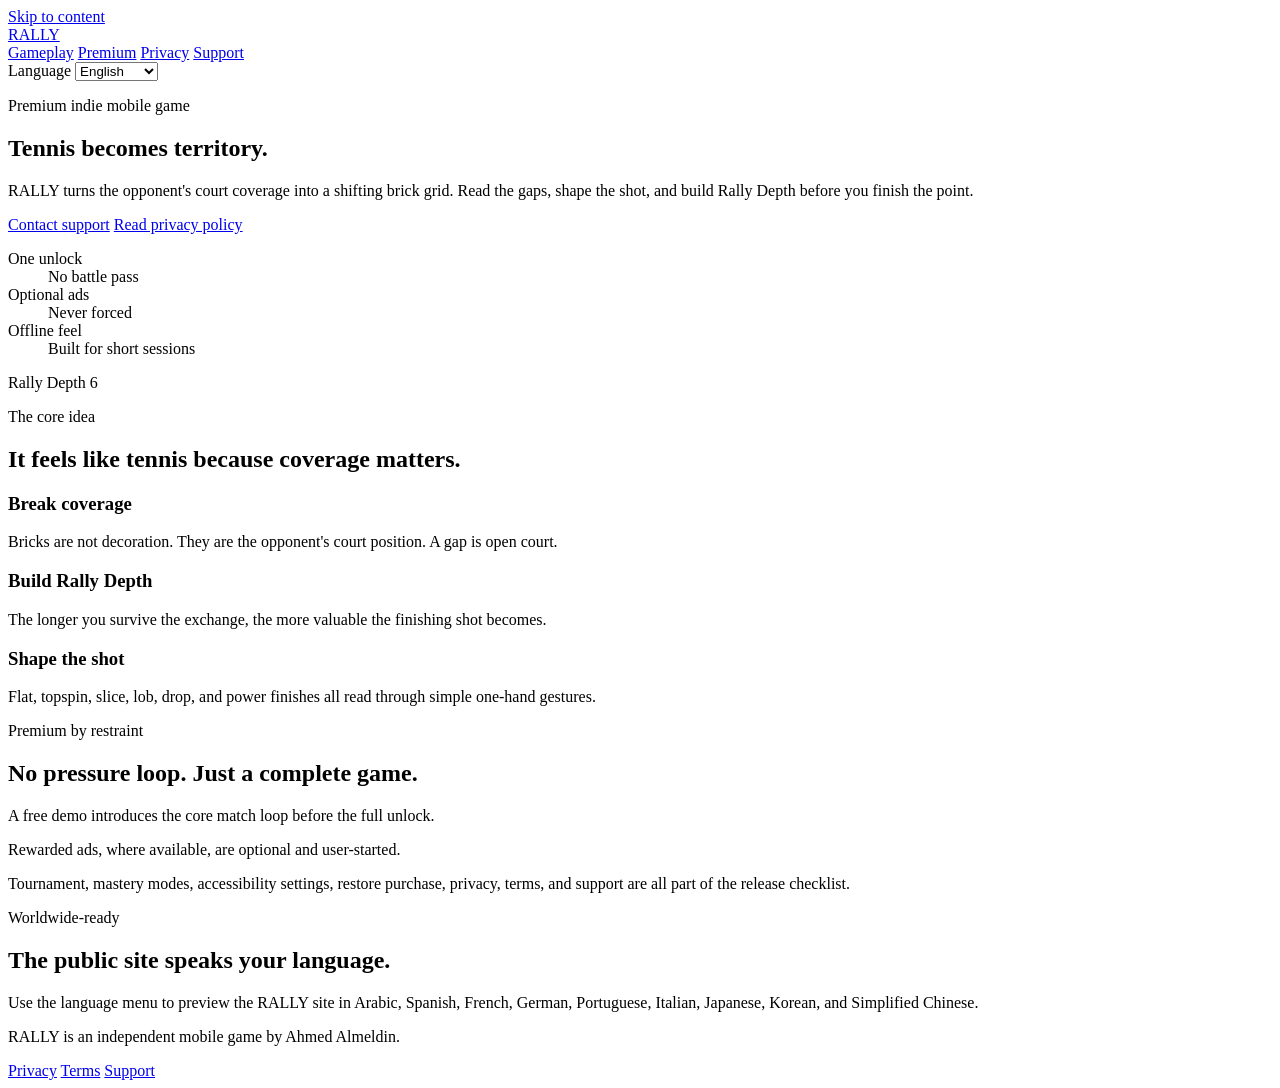
==== index.html @ 0d3f1cc9 "Create index.html" ====
<!doctype html>
<html lang="en">
<head>
  <meta charset="utf-8">
  <meta name="viewport" content="width=device-width, initial-scale=1">
  <meta name="theme-color" content="#101820">
  <meta name="description" content="RALLY is a premium indie mobile game where tennis is played through brick-breaker mechanics.">
  <meta property="og:title" content="RALLY">
  <meta property="og:description" content="Tennis becomes territory in a premium indie mobile game.">
  <meta property="og:type" content="website">
  <title>RALLY - Tennis Becomes Territory</title>
  <link rel="stylesheet" href="./styles.css">
</head>
<body>
  <a class="skip-link" href="#main" data-i18n="common.skip">Skip to content</a>
  <header class="site-header">
    <a class="brand" href="./" aria-label="RALLY home">
      <span class="brand-mark" aria-hidden="true"><span></span></span>
      <span>RALLY</span>
    </a>
    <nav class="site-nav" aria-label="Primary">
      <a href="#gameplay" data-i18n="common.gameplay">Gameplay</a>
      <a href="#premium" data-i18n="common.premium">Premium</a>
      <a href="./privacy/" data-i18n="common.privacy">Privacy</a>
      <a href="./support/" data-i18n="common.support">Support</a>
    </nav>
    <label class="language-control">
      <span data-i18n="common.language">Language</span>
      <select data-language-select aria-label="Language">
        <option value="en">English</option>
        <option value="ar">العربية</option>
        <option value="es">Español</option>
        <option value="fr">Français</option>
        <option value="de">Deutsch</option>
        <option value="pt">Português</option>
        <option value="it">Italiano</option>
        <option value="ja">日本語</option>
        <option value="ko">한국어</option>
        <option value="zh">简体中文</option>
      </select>
    </label>
  </header>

  <main id="main">
    <section class="hero">
      <div class="hero-copy">
        <p class="eyebrow" data-i18n="home.eyebrow">Premium indie mobile game</p>
        <h1 data-i18n="home.heroTitle">Tennis becomes territory.</h1>
        <p class="lede" data-i18n="home.heroText">RALLY turns the opponent's court coverage into a shifting brick grid. Read the gaps, shape the shot, and build Rally Depth before you finish the point.</p>
        <div class="hero-actions" aria-label="Primary actions">
          <a class="button primary" href="./support/" data-i18n="home.notify">Contact support</a>
          <a class="button secondary" href="./privacy/" data-i18n="home.privacyCta">Read privacy policy</a>
        </div>
        <dl class="trust-strip" aria-label="Game promises">
          <div><dt data-i18n="home.promiseOneTitle">One unlock</dt><dd data-i18n="home.promiseOneText">No battle pass</dd></div>
          <div><dt data-i18n="home.promiseTwoTitle">Optional ads</dt><dd data-i18n="home.promiseTwoText">Never forced</dd></div>
          <div><dt data-i18n="home.promiseThreeTitle">Offline feel</dt><dd data-i18n="home.promiseThreeText">Built for short sessions</dd></div>
        </dl>
      </div>

      <div class="game-visual" aria-label="Stylized RALLY gameplay visual">
        <div class="phone-shell">
          <div class="court-stage">
            <div class="score-dots" aria-hidden="true"><span></span><span></span><span></span><span></span><span></span></div>
            <div class="court-lines" aria-hidden="true"></div>
            <div class="net" aria-hidden="true"></div>
            <div class="brick-grid" aria-hidden="true">
              <span></span><span></span><span></span><span></span><span></span><span></span>
              <span></span><span></span><span></span><span></span><span></span><span></span>
              <span></span><span></span><span></span><span></span><span></span><span></span>
              <span></span><span></span><span></span><span></span><span></span><span></span>
            </div>
            <div class="gap-label" data-i18n="home.depth">Rally Depth 6</div>
            <div class="ball-trail" aria-hidden="true"></div>
            <div class="ball" aria-hidden="true"></div>
            <div class="paddle" aria-hidden="true"></div>
          </div>
        </div>
      </div>
    </section>

    <section id="gameplay" class="section-block">
      <div class="section-heading">
        <p class="eyebrow" data-i18n="home.systemEyebrow">The core idea</p>
        <h2 data-i18n="home.systemTitle">It feels like tennis because coverage matters.</h2>
      </div>
      <div class="feature-grid">
        <article>
          <span class="feature-icon coverage" aria-hidden="true"></span>
          <h3 data-i18n="home.featureOneTitle">Break coverage</h3>
          <p data-i18n="home.featureOneText">Bricks are not decoration. They are the opponent's court position. A gap is open court.</p>
        </article>
        <article>
          <span class="feature-icon depth" aria-hidden="true"></span>
          <h3 data-i18n="home.featureTwoTitle">Build Rally Depth</h3>
          <p data-i18n="home.featureTwoText">The longer you survive the exchange, the more valuable the finishing shot becomes.</p>
        </article>
        <article>
          <span class="feature-icon shot" aria-hidden="true"></span>
          <h3 data-i18n="home.featureThreeTitle">Shape the shot</h3>
          <p data-i18n="home.featureThreeText">Flat, topspin, slice, lob, drop, and power finishes all read through simple one-hand gestures.</p>
        </article>
      </div>
    </section>

    <section id="premium" class="section-block premium-band">
      <div class="section-heading">
        <p class="eyebrow" data-i18n="home.premiumEyebrow">Premium by restraint</p>
        <h2 data-i18n="home.premiumTitle">No pressure loop. Just a complete game.</h2>
      </div>
      <div class="proof-list">
        <p data-i18n="home.proofOne">A free demo introduces the core match loop before the full unlock.</p>
        <p data-i18n="home.proofTwo">Rewarded ads, where available, are optional and user-started.</p>
        <p data-i18n="home.proofThree">Tournament, mastery modes, accessibility settings, restore purchase, privacy, terms, and support are all part of the release checklist.</p>
      </div>
    </section>

    <section class="section-block language-band">
      <div>
        <p class="eyebrow" data-i18n="home.globalEyebrow">Worldwide-ready</p>
        <h2 data-i18n="home.globalTitle">The public site speaks your language.</h2>
      </div>
      <p data-i18n="home.globalText">Use the language menu to preview the RALLY site in Arabic, Spanish, French, German, Portuguese, Italian, Japanese, Korean, and Simplified Chinese.</p>
    </section>
  </main>

  <footer class="site-footer">
    <p data-i18n="common.footer">RALLY is an independent mobile game by Ahmed Almeldin.</p>
    <nav aria-label="Footer">
      <a href="./privacy/" data-i18n="common.privacy">Privacy</a>
      <a href="./terms/" data-i18n="common.terms">Terms</a>
      <a href="./support/" data-i18n="common.support">Support</a>
    </nav>
  </footer>
  <script src="./site.js"></script>
</body>
</html>
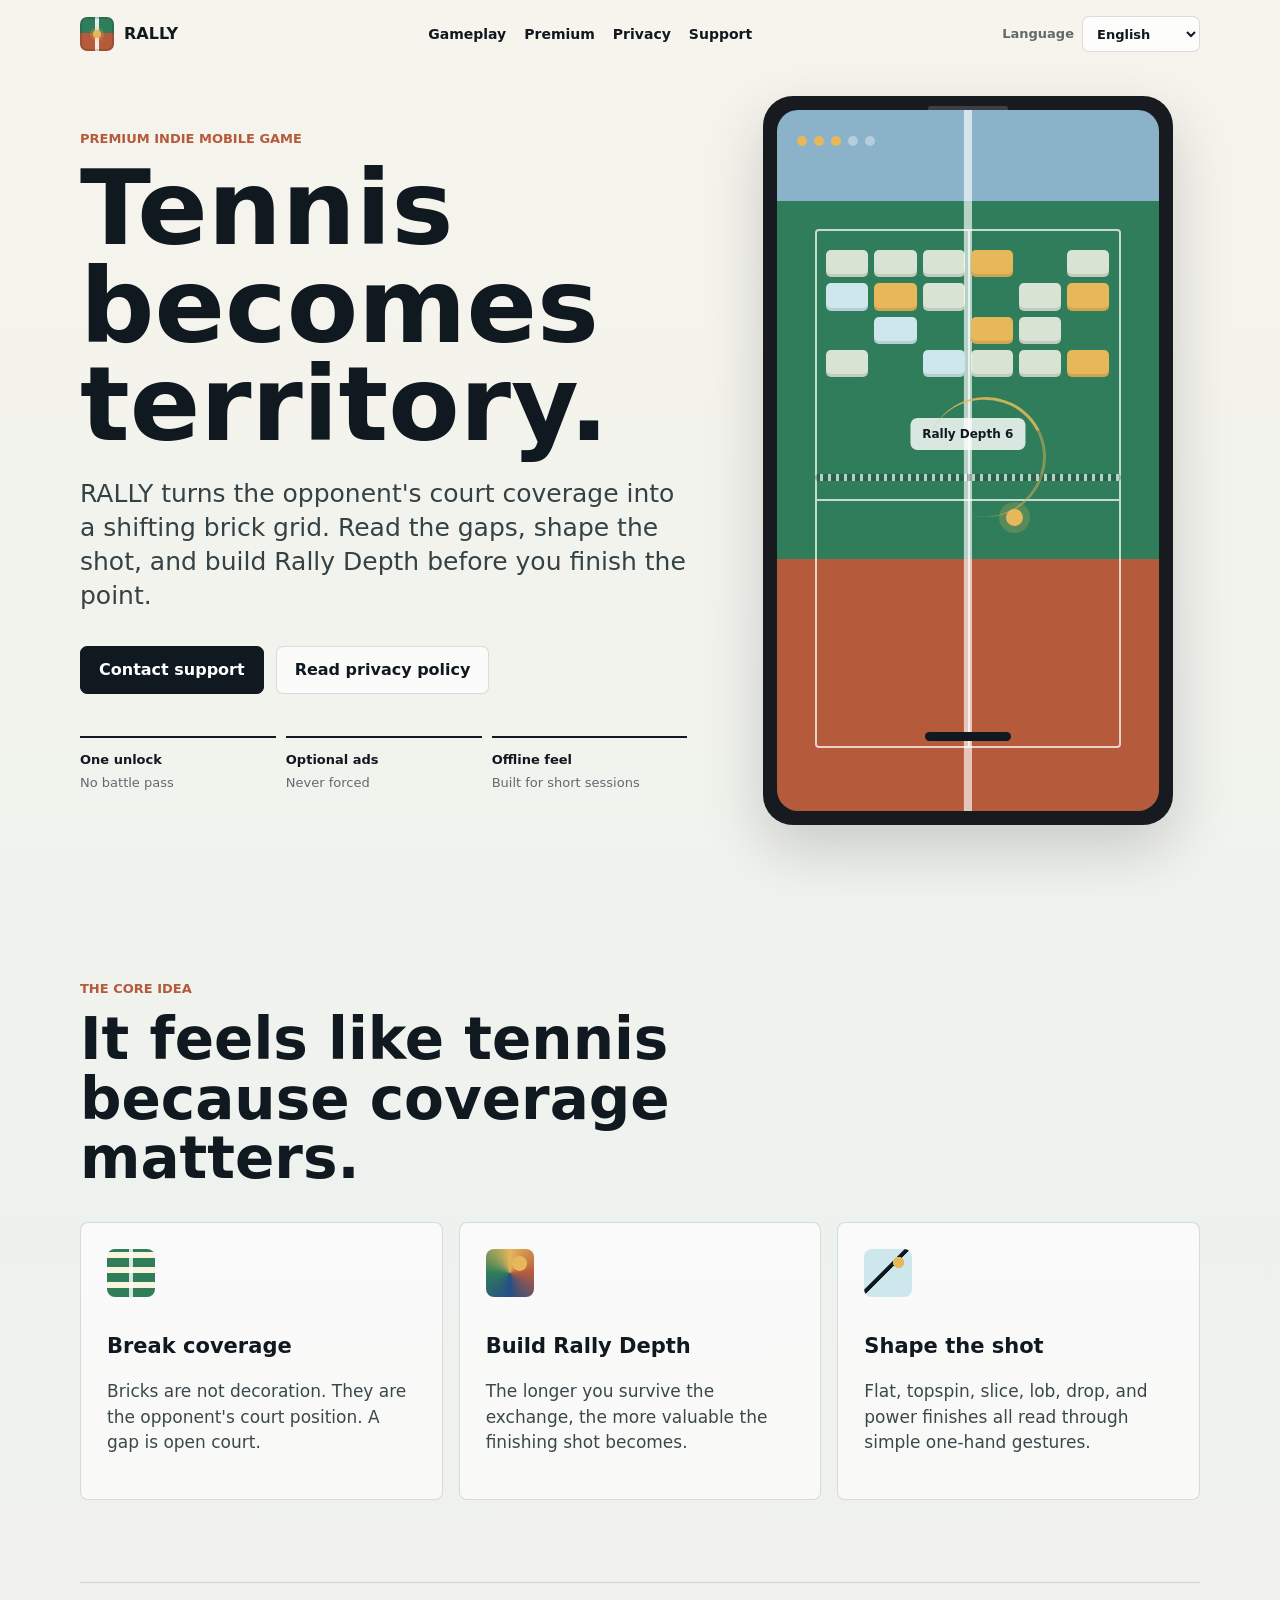
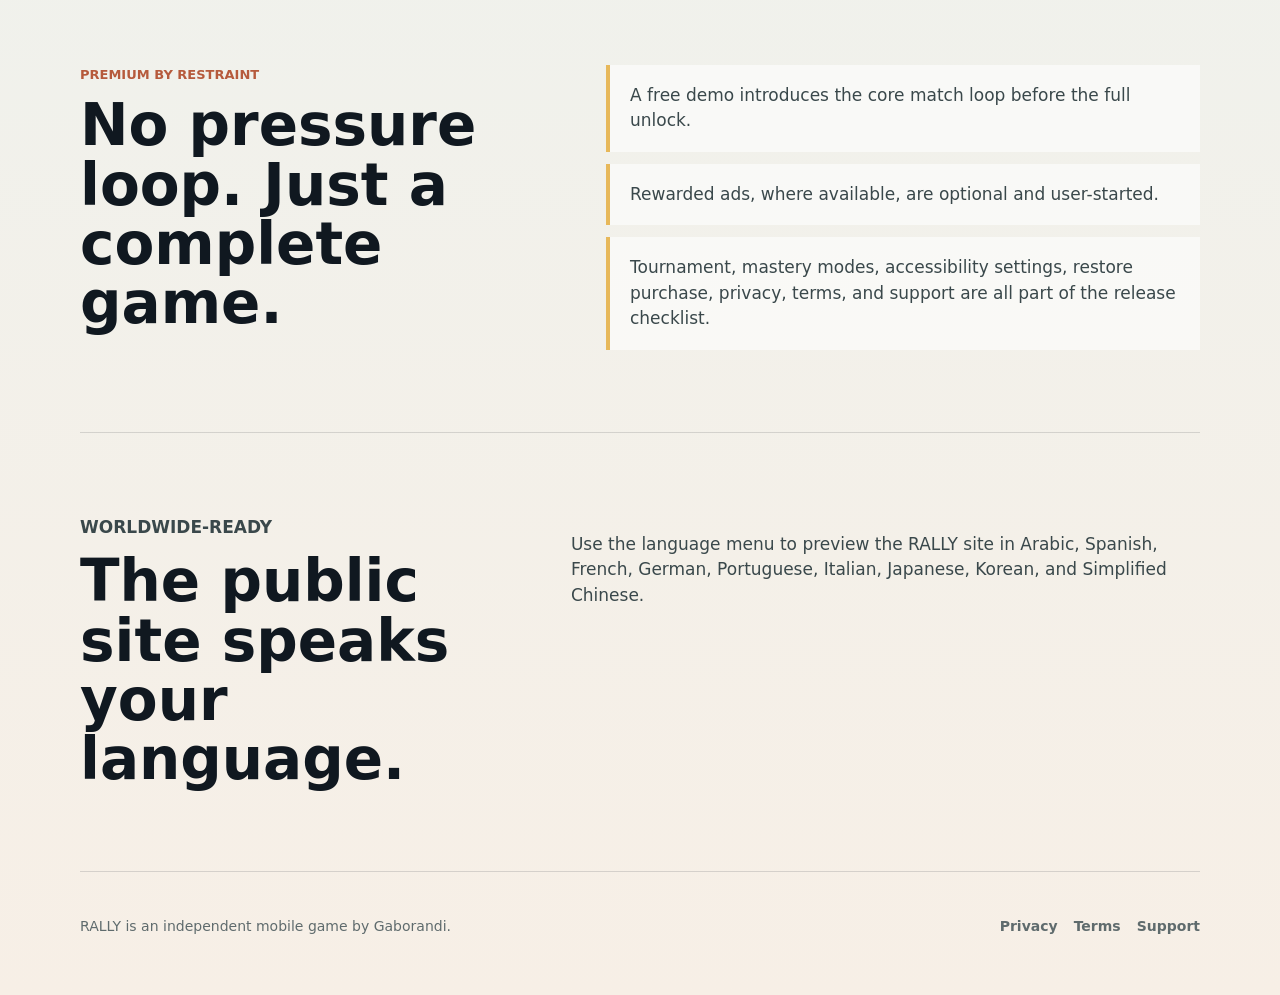
==== commit 0f2a0e7e: "Update index.html" ====
--- a/index.html
+++ b/index.html
@@ -125,7 +125,7 @@
   </main>
 
   <footer class="site-footer">
-    <p data-i18n="common.footer">RALLY is an independent mobile game by Ahmed Almeldin.</p>
+    <p data-i18n="common.footer">RALLY is an independent mobile game by Gaborandi.</p>
     <nav aria-label="Footer">
       <a href="./privacy/" data-i18n="common.privacy">Privacy</a>
       <a href="./terms/" data-i18n="common.terms">Terms</a>
--- a/styles.css
+++ b/styles.css
@@ -0,0 +1,698 @@
+:root {
+  color-scheme: light;
+  --ink: #101820;
+  --paper: #f5f3ec;
+  --paper-soft: #fffaf0;
+  --line: rgba(16, 24, 32, 0.14);
+  --muted: #5f6b6d;
+  --court: #2f7d5a;
+  --court-deep: #145241;
+  --clay: #b65a3c;
+  --gold: #e7b85a;
+  --sky: #cde7ed;
+  --blue: #244e86;
+  --white: #ffffff;
+  --shadow: 0 24px 60px rgba(16, 24, 32, 0.18);
+}
+
+* {
+  box-sizing: border-box;
+}
+
+html {
+  background: var(--paper);
+  scroll-behavior: smooth;
+}
+
+body {
+  margin: 0;
+  color: var(--ink);
+  background:
+    linear-gradient(180deg, #f6f4ec 0%, #eef2ee 48%, #f7efe6 100%);
+  font-family: -apple-system, BlinkMacSystemFont, "Segoe UI", system-ui, sans-serif;
+  line-height: 1.5;
+}
+
+body[dir="rtl"] {
+  font-family: -apple-system, BlinkMacSystemFont, "Segoe UI", Tahoma, Arial, sans-serif;
+}
+
+a {
+  color: inherit;
+}
+
+.skip-link {
+  position: absolute;
+  left: 18px;
+  top: -48px;
+  z-index: 20;
+  padding: 10px 14px;
+  border-radius: 6px;
+  background: var(--ink);
+  color: var(--white);
+  text-decoration: none;
+}
+
+.skip-link:focus {
+  top: 18px;
+}
+
+.site-header,
+.site-footer {
+  width: min(1120px, calc(100% - 32px));
+  margin: 0 auto;
+  display: flex;
+  align-items: center;
+  justify-content: space-between;
+  gap: 20px;
+}
+
+.site-header {
+  position: sticky;
+  top: 0;
+  z-index: 10;
+  padding: 16px 0;
+  backdrop-filter: blur(18px);
+}
+
+.site-header.compact {
+  position: static;
+}
+
+.brand {
+  display: inline-flex;
+  align-items: center;
+  gap: 10px;
+  font-weight: 800;
+  letter-spacing: 0;
+  text-decoration: none;
+}
+
+.brand-mark {
+  width: 34px;
+  height: 34px;
+  border-radius: 7px;
+  display: grid;
+  place-items: center;
+  background:
+    linear-gradient(90deg, transparent 45%, rgba(255, 255, 255, 0.86) 45% 55%, transparent 55%),
+    linear-gradient(180deg, var(--court) 0 48%, var(--clay) 48% 100%);
+  box-shadow: inset 0 0 0 2px rgba(16, 24, 32, 0.16);
+}
+
+.brand-mark span {
+  width: 8px;
+  height: 8px;
+  border-radius: 50%;
+  background: var(--gold);
+  box-shadow: 0 0 0 3px rgba(231, 184, 90, 0.22);
+}
+
+.site-nav {
+  display: flex;
+  align-items: center;
+  justify-content: center;
+  gap: 18px;
+  font-size: 14px;
+  font-weight: 650;
+}
+
+.site-nav a,
+.site-footer a {
+  text-decoration: none;
+}
+
+.site-nav a:hover,
+.site-footer a:hover {
+  text-decoration: underline;
+  text-underline-offset: 4px;
+}
+
+.language-control {
+  display: inline-flex;
+  align-items: center;
+  gap: 8px;
+  color: var(--muted);
+  font-size: 13px;
+  font-weight: 650;
+}
+
+.language-control select {
+  max-width: 150px;
+  min-height: 36px;
+  border: 1px solid var(--line);
+  border-radius: 7px;
+  padding: 0 10px;
+  color: var(--ink);
+  background: rgba(255, 255, 255, 0.78);
+  font: inherit;
+}
+
+.hero {
+  width: min(1120px, calc(100% - 32px));
+  min-height: calc(100vh - 74px);
+  margin: 0 auto;
+  display: grid;
+  grid-template-columns: minmax(0, 1.02fr) minmax(320px, 0.78fr);
+  align-items: center;
+  gap: 48px;
+  padding: 28px 0 72px;
+}
+
+.hero-copy {
+  max-width: 660px;
+}
+
+.eyebrow {
+  margin: 0 0 12px;
+  color: var(--clay);
+  font-size: 13px;
+  font-weight: 800;
+  letter-spacing: 0;
+  text-transform: uppercase;
+}
+
+h1,
+h2,
+h3,
+p {
+  overflow-wrap: anywhere;
+}
+
+h1 {
+  max-width: 10ch;
+  margin: 0;
+  font-size: clamp(48px, 9vw, 104px);
+  line-height: 0.94;
+  letter-spacing: 0;
+}
+
+.lede {
+  max-width: 620px;
+  margin: 24px 0 0;
+  color: #344245;
+  font-size: clamp(19px, 2.2vw, 25px);
+  line-height: 1.35;
+}
+
+.hero-actions {
+  display: flex;
+  flex-wrap: wrap;
+  gap: 12px;
+  margin-top: 34px;
+}
+
+.button {
+  min-height: 48px;
+  display: inline-flex;
+  align-items: center;
+  justify-content: center;
+  border: 1px solid var(--line);
+  border-radius: 7px;
+  padding: 0 18px;
+  font-weight: 800;
+  text-decoration: none;
+}
+
+.button.primary {
+  background: var(--ink);
+  color: var(--white);
+  border-color: var(--ink);
+}
+
+.button.secondary {
+  background: rgba(255, 255, 255, 0.68);
+}
+
+.trust-strip {
+  display: grid;
+  grid-template-columns: repeat(3, minmax(0, 1fr));
+  gap: 10px;
+  margin: 42px 0 0;
+}
+
+.trust-strip div {
+  border-top: 2px solid var(--ink);
+  padding-top: 12px;
+}
+
+.trust-strip dt {
+  font-size: 13px;
+  font-weight: 850;
+}
+
+.trust-strip dd {
+  margin: 3px 0 0;
+  color: var(--muted);
+  font-size: 13px;
+}
+
+.game-visual {
+  justify-self: center;
+  width: min(100%, 410px);
+}
+
+.phone-shell {
+  position: relative;
+  aspect-ratio: 9 / 16;
+  border-radius: 30px;
+  padding: 14px;
+  background: #171b20;
+  box-shadow: var(--shadow);
+}
+
+.phone-shell::before {
+  content: "";
+  position: absolute;
+  left: 50%;
+  top: 10px;
+  width: 80px;
+  height: 5px;
+  border-radius: 99px;
+  transform: translateX(-50%);
+  background: rgba(255, 255, 255, 0.16);
+}
+
+.court-stage {
+  position: relative;
+  height: 100%;
+  overflow: hidden;
+  border-radius: 21px;
+  background:
+    linear-gradient(90deg, transparent 48.8%, rgba(255,255,255,0.65) 49% 51%, transparent 51%),
+    linear-gradient(180deg, #8ab2c8 0 13%, var(--court) 13% 64%, var(--clay) 64% 100%);
+}
+
+.court-lines {
+  position: absolute;
+  inset: 17% 10% 9%;
+  border: 2px solid rgba(255, 255, 255, 0.72);
+  border-radius: 4px;
+}
+
+.court-lines::before,
+.court-lines::after {
+  content: "";
+  position: absolute;
+  background: rgba(255, 255, 255, 0.72);
+}
+
+.court-lines::before {
+  left: 50%;
+  top: 0;
+  bottom: 0;
+  width: 2px;
+}
+
+.court-lines::after {
+  left: 0;
+  right: 0;
+  top: 52%;
+  height: 2px;
+}
+
+.net {
+  position: absolute;
+  left: 10%;
+  right: 10%;
+  top: 52%;
+  height: 7px;
+  border-radius: 99px;
+  background:
+    repeating-linear-gradient(90deg, rgba(16,24,32,0.25) 0 5px, rgba(255,255,255,0.65) 5px 8px);
+}
+
+.score-dots {
+  position: absolute;
+  left: 20px;
+  top: 26px;
+  display: flex;
+  gap: 7px;
+}
+
+.score-dots span {
+  width: 10px;
+  height: 10px;
+  border-radius: 50%;
+  background: rgba(255, 255, 255, 0.36);
+}
+
+.score-dots span:nth-child(-n+3) {
+  background: var(--gold);
+}
+
+.brick-grid {
+  position: absolute;
+  left: 13%;
+  right: 13%;
+  top: 20%;
+  display: grid;
+  grid-template-columns: repeat(6, 1fr);
+  gap: 6px;
+}
+
+.brick-grid span {
+  aspect-ratio: 1.55 / 1;
+  border-radius: 5px;
+  background: rgba(255, 250, 240, 0.82);
+  box-shadow: inset 0 -3px 0 rgba(16, 24, 32, 0.12);
+}
+
+.brick-grid span:nth-child(5n),
+.brick-grid span:nth-child(13),
+.brick-grid span:nth-child(18) {
+  opacity: 0;
+}
+
+.brick-grid span:nth-child(4n) {
+  background: var(--gold);
+}
+
+.brick-grid span:nth-child(7n) {
+  background: var(--sky);
+}
+
+.gap-label {
+  position: absolute;
+  left: 50%;
+  top: 44%;
+  transform: translateX(-50%);
+  padding: 7px 12px;
+  border-radius: 7px;
+  color: var(--ink);
+  background: rgba(255, 255, 255, 0.82);
+  font-size: 12px;
+  font-weight: 850;
+  white-space: nowrap;
+}
+
+.ball-trail {
+  position: absolute;
+  left: 39%;
+  top: 41%;
+  width: 120px;
+  height: 120px;
+  border-top: 3px solid rgba(231, 184, 90, 0.86);
+  border-right: 3px solid rgba(231, 184, 90, 0.46);
+  border-radius: 50%;
+  transform: rotate(18deg);
+}
+
+.ball {
+  position: absolute;
+  left: 60%;
+  top: 57%;
+  width: 17px;
+  height: 17px;
+  border-radius: 50%;
+  background: var(--gold);
+  box-shadow: 0 0 0 7px rgba(231, 184, 90, 0.22);
+}
+
+.paddle {
+  position: absolute;
+  left: 50%;
+  bottom: 10%;
+  width: 86px;
+  height: 9px;
+  border-radius: 99px;
+  transform: translateX(-50%);
+  background: var(--ink);
+}
+
+.section-block {
+  width: min(1120px, calc(100% - 32px));
+  margin: 0 auto;
+  padding: 82px 0;
+}
+
+.section-heading {
+  max-width: 760px;
+}
+
+h2 {
+  margin: 0;
+  font-size: clamp(32px, 5vw, 58px);
+  line-height: 1.02;
+  letter-spacing: 0;
+}
+
+.feature-grid {
+  display: grid;
+  grid-template-columns: repeat(3, minmax(0, 1fr));
+  gap: 16px;
+  margin-top: 34px;
+}
+
+.feature-grid article {
+  min-height: 250px;
+  padding: 26px;
+  border: 1px solid var(--line);
+  border-radius: 8px;
+  background: rgba(255, 255, 255, 0.62);
+}
+
+.feature-icon {
+  width: 48px;
+  height: 48px;
+  display: block;
+  border-radius: 8px;
+  margin-bottom: 34px;
+}
+
+.feature-icon.coverage {
+  background:
+    linear-gradient(90deg, transparent 45%, rgba(255,255,255,0.8) 45% 55%, transparent 55%),
+    repeating-linear-gradient(0deg, var(--court) 0 9px, #faf4df 9px 15px);
+}
+
+.feature-icon.depth {
+  background:
+    radial-gradient(circle at 70% 30%, var(--gold) 0 15%, transparent 16%),
+    conic-gradient(from 0deg, var(--gold), var(--clay), var(--blue), var(--court), var(--gold));
+}
+
+.feature-icon.shot {
+  background:
+    radial-gradient(circle at 72% 28%, var(--gold) 0 11%, transparent 12%),
+    linear-gradient(135deg, transparent 0 42%, var(--ink) 43% 48%, transparent 49%),
+    var(--sky);
+}
+
+.feature-grid h3 {
+  margin: 0 0 8px;
+  font-size: 21px;
+}
+
+.feature-grid p,
+.proof-list p,
+.language-band p {
+  color: #3a484b;
+  font-size: 17px;
+}
+
+.premium-band {
+  display: grid;
+  grid-template-columns: 0.9fr 1.1fr;
+  gap: 40px;
+  align-items: start;
+  border-top: 1px solid var(--line);
+  border-bottom: 1px solid var(--line);
+}
+
+.proof-list {
+  display: grid;
+  gap: 12px;
+}
+
+.proof-list p {
+  margin: 0;
+  padding: 18px 20px;
+  border-left: 4px solid var(--gold);
+  background: rgba(255, 255, 255, 0.6);
+}
+
+body[dir="rtl"] .proof-list p {
+  border-left: 0;
+  border-right: 4px solid var(--gold);
+}
+
+.language-band {
+  display: grid;
+  grid-template-columns: 0.72fr 1fr;
+  gap: 38px;
+  align-items: start;
+}
+
+.site-footer {
+  padding: 30px 0 44px;
+  border-top: 1px solid var(--line);
+  color: var(--muted);
+  font-size: 14px;
+}
+
+.site-footer nav {
+  display: flex;
+  gap: 16px;
+  font-weight: 700;
+}
+
+.legal-page {
+  background: #f7f3e9;
+}
+
+.legal-shell {
+  width: min(820px, calc(100% - 32px));
+  margin: 0 auto;
+  padding: 60px 0 86px;
+}
+
+.legal-shell h1 {
+  max-width: none;
+  font-size: clamp(42px, 6vw, 72px);
+  line-height: 1;
+}
+
+.legal-date {
+  margin: 18px 0 0;
+  color: var(--muted);
+}
+
+.translation-note {
+  margin: 24px 0 34px;
+  padding: 14px 16px;
+  border: 1px solid var(--line);
+  border-radius: 8px;
+  background: rgba(255, 255, 255, 0.7);
+  color: #435054;
+}
+
+.legal-shell section {
+  padding: 28px 0;
+  border-top: 1px solid var(--line);
+}
+
+.legal-shell h2 {
+  font-size: clamp(24px, 3vw, 34px);
+}
+
+.legal-shell p {
+  color: #354347;
+  font-size: 18px;
+}
+
+.legal-shell a {
+  color: var(--blue);
+  font-weight: 750;
+}
+
+.support-card {
+  display: inline-flex;
+  margin: 26px 0 8px;
+  padding: 18px 22px;
+  border: 1px solid var(--line);
+  border-radius: 8px;
+  background: var(--white);
+  box-shadow: 0 12px 28px rgba(16, 24, 32, 0.08);
+}
+
+.legal-lede {
+  max-width: 640px;
+}
+
+@media (max-width: 860px) {
+  .site-header {
+    flex-wrap: wrap;
+  }
+
+  .site-nav {
+    order: 3;
+    width: 100%;
+    justify-content: flex-start;
+    overflow-x: auto;
+    padding-bottom: 4px;
+  }
+
+  .hero,
+  .premium-band,
+  .language-band {
+    grid-template-columns: 1fr;
+  }
+
+  .hero {
+    gap: 34px;
+    padding-top: 20px;
+  }
+
+  h1 {
+    max-width: 9ch;
+  }
+
+  .game-visual {
+    width: min(100%, 350px);
+  }
+
+  .feature-grid {
+    grid-template-columns: 1fr;
+  }
+}
+
+@media (max-width: 560px) {
+  .site-header,
+  .site-footer,
+  .hero,
+  .section-block,
+  .legal-shell {
+    width: min(100% - 24px, 1120px);
+  }
+
+  .language-control {
+    width: 100%;
+    justify-content: space-between;
+  }
+
+  .language-control select {
+    max-width: 58%;
+  }
+
+  .hero-actions {
+    flex-direction: column;
+  }
+
+  .button {
+    width: 100%;
+  }
+
+  .trust-strip {
+    grid-template-columns: 1fr;
+  }
+
+  .section-block {
+    padding: 58px 0;
+  }
+
+  .site-footer {
+    align-items: flex-start;
+    flex-direction: column;
+  }
+}
+
+@media (prefers-reduced-motion: no-preference) {
+  .ball {
+    animation: ballPulse 2.8s ease-in-out infinite;
+  }
+
+  .ball-trail {
+    animation: trailSweep 2.8s ease-in-out infinite;
+  }
+}
+
+@keyframes ballPulse {
+  0%, 100% { transform: translate(0, 0) scale(1); }
+  50% { transform: translate(-42px, -58px) scale(0.88); }
+}
+
+@keyframes trailSweep {
+  0%, 100% { opacity: 0.55; transform: rotate(18deg) scale(1); }
+  50% { opacity: 0.95; transform: rotate(-8deg) scale(0.9); }
+}
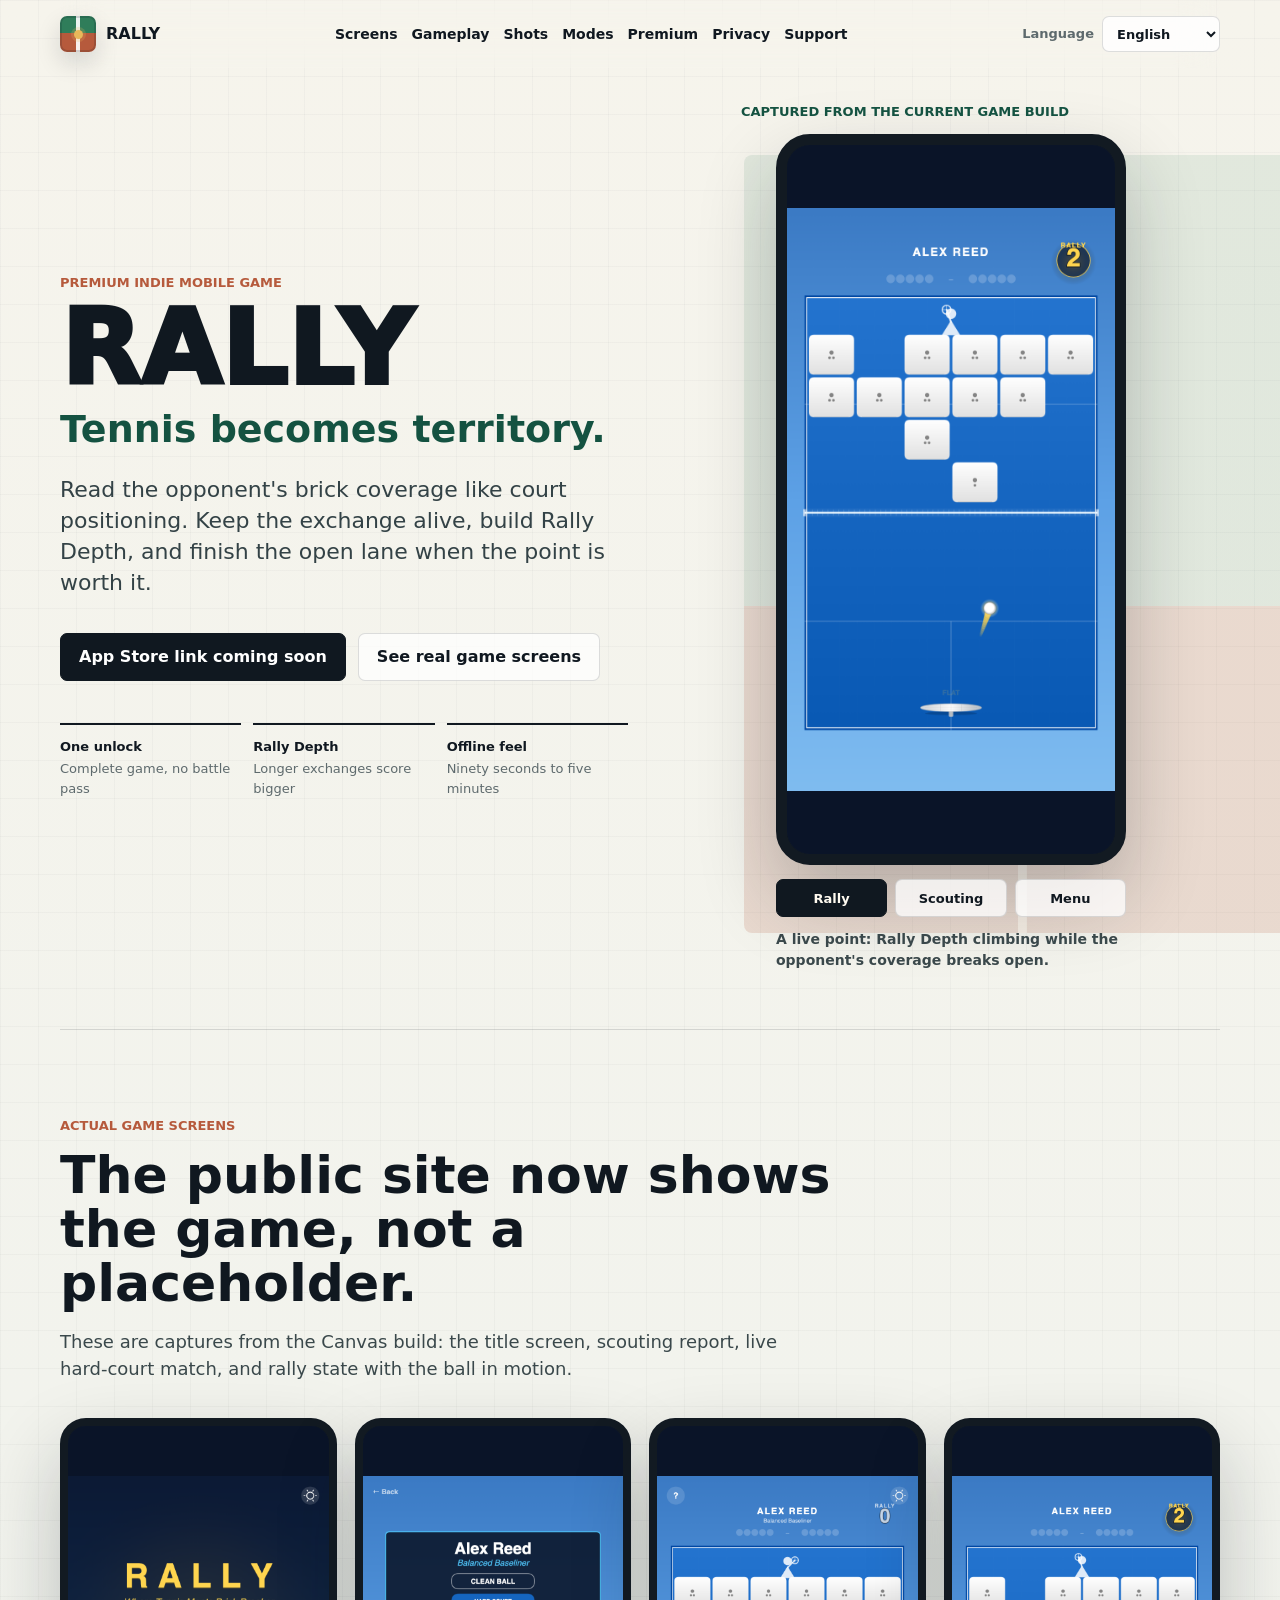
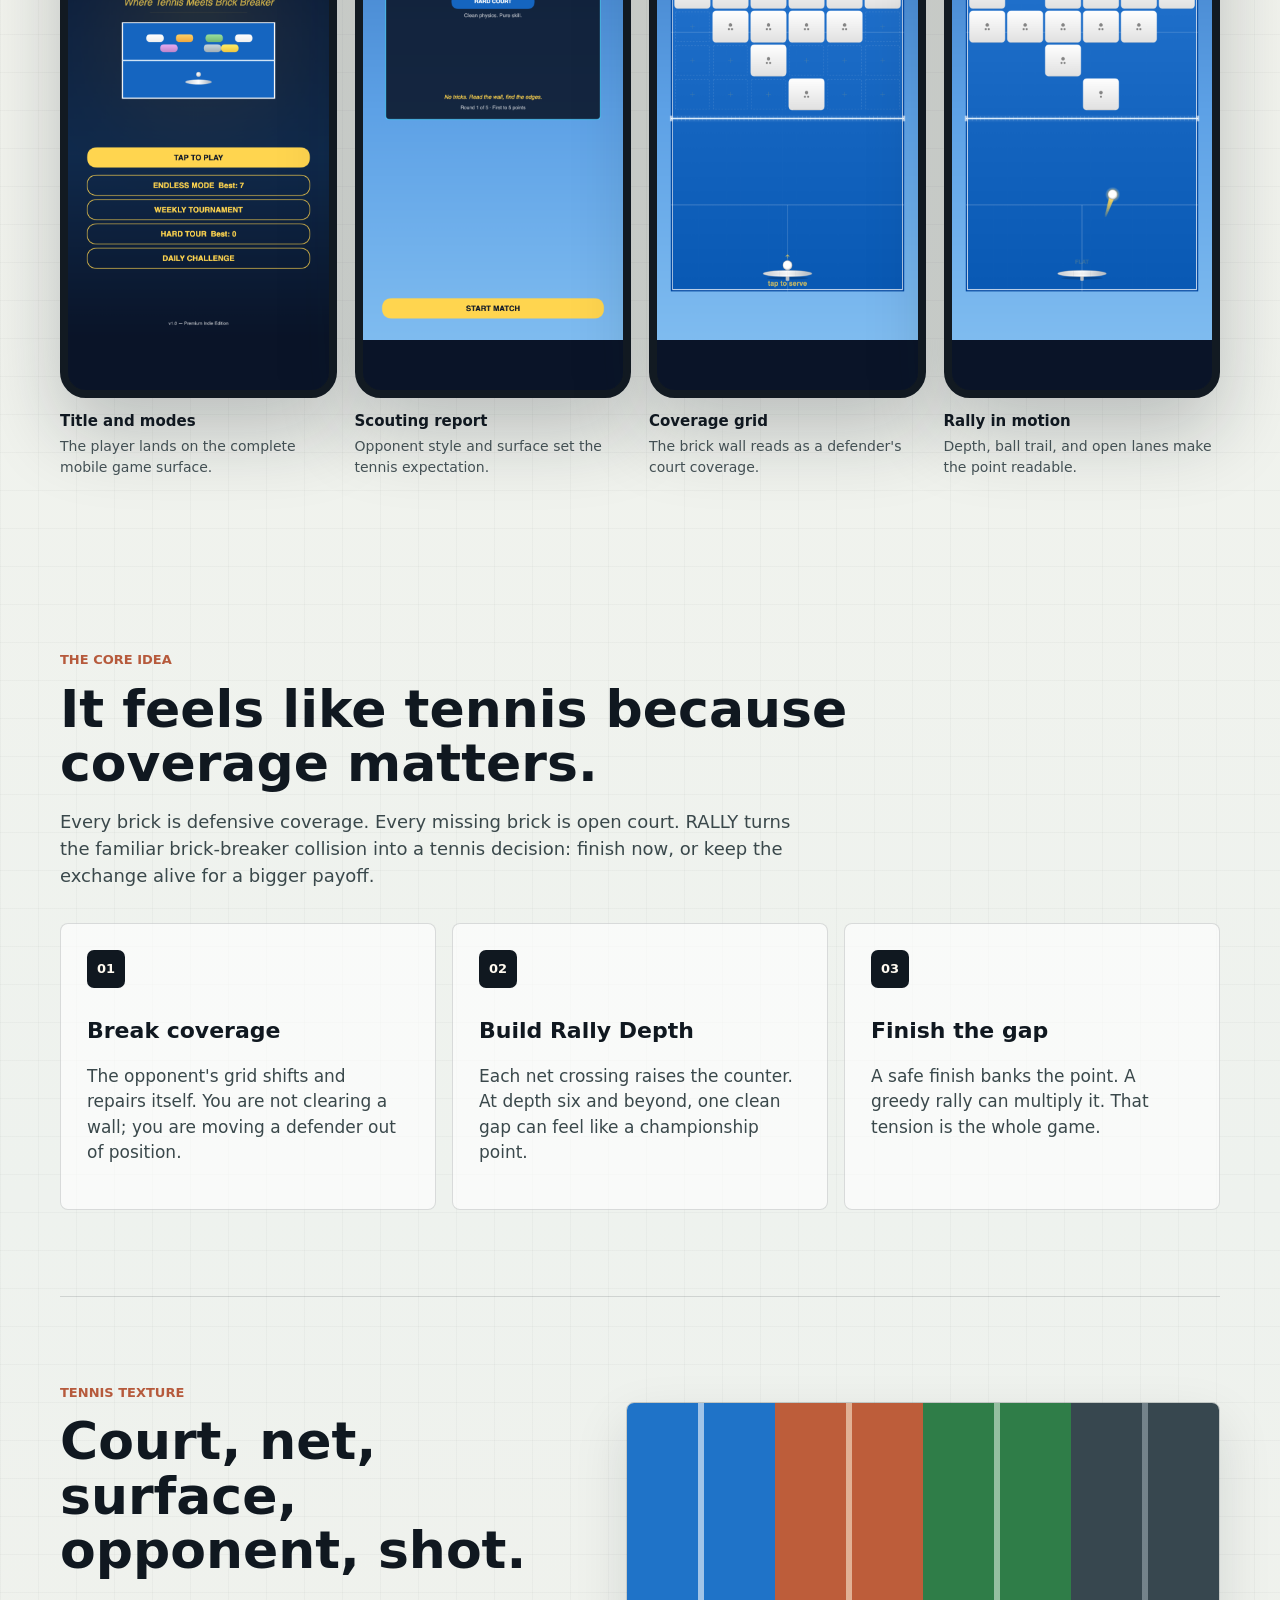
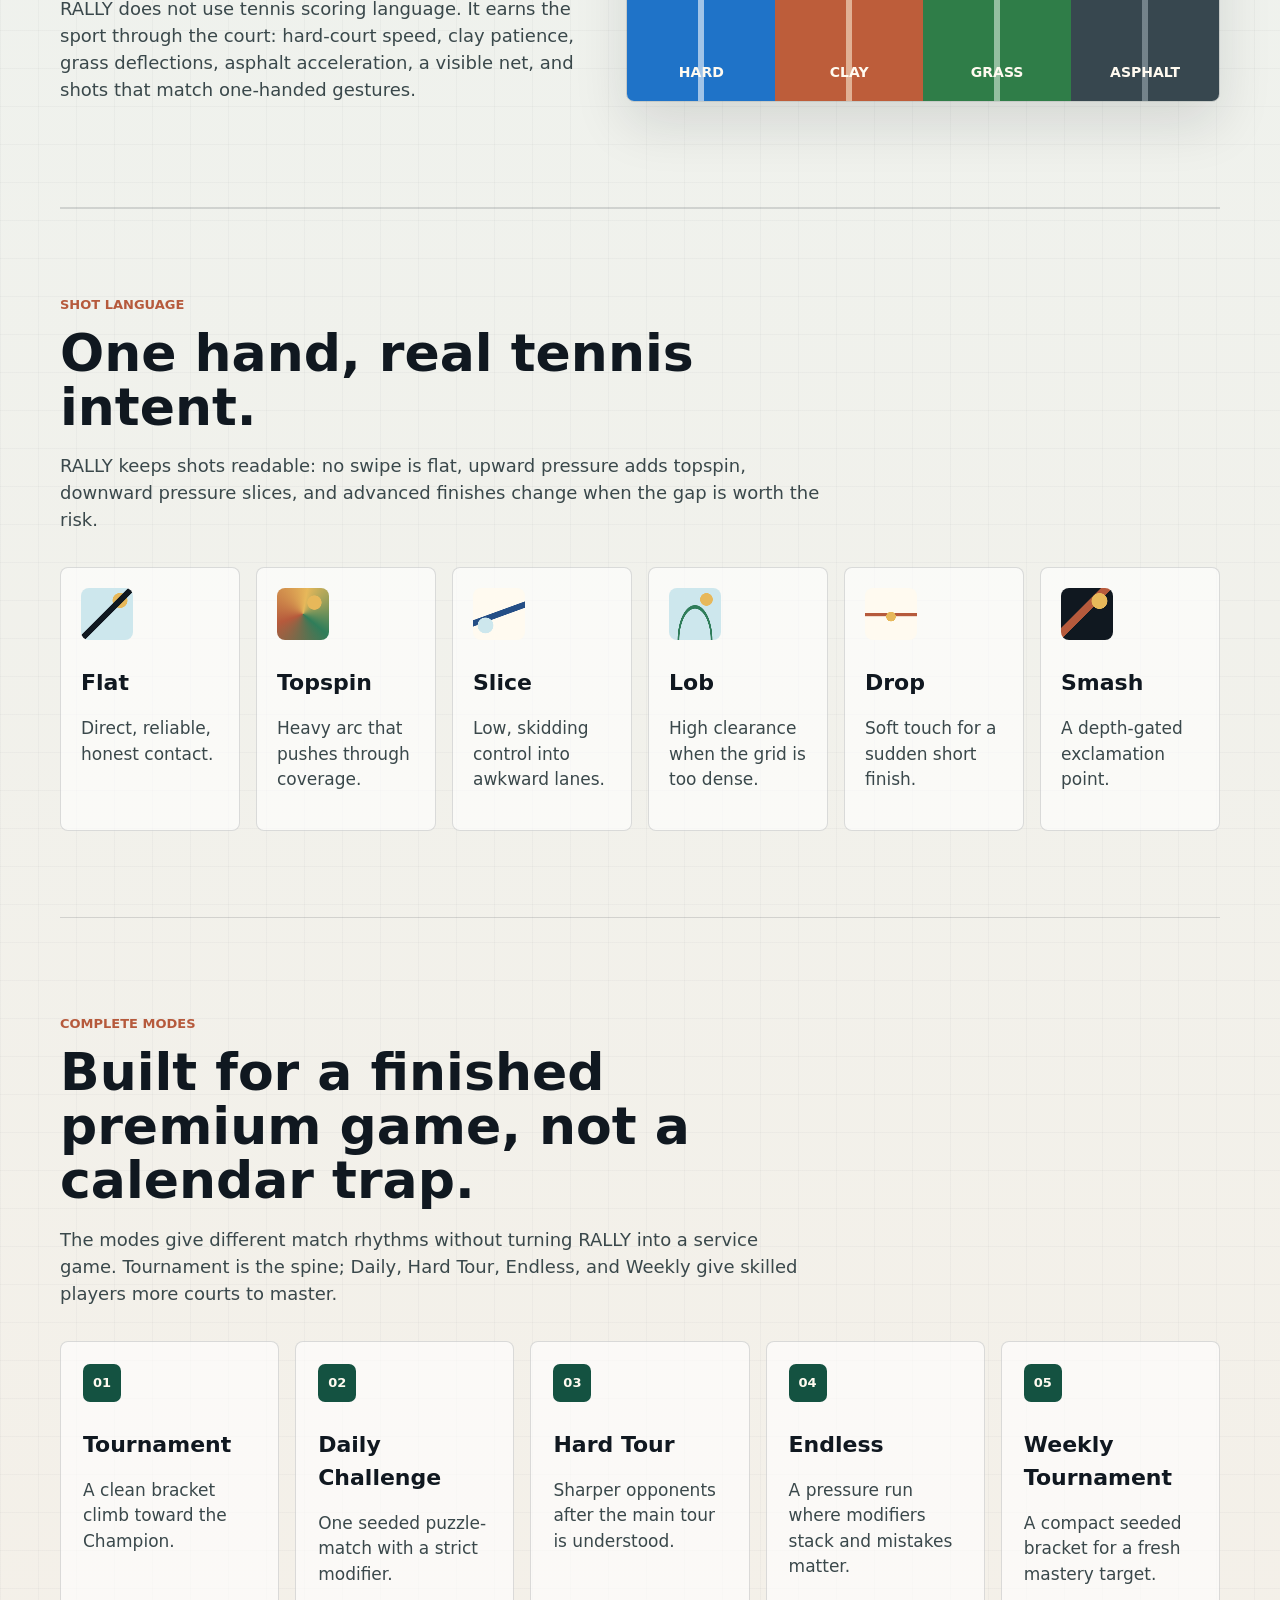
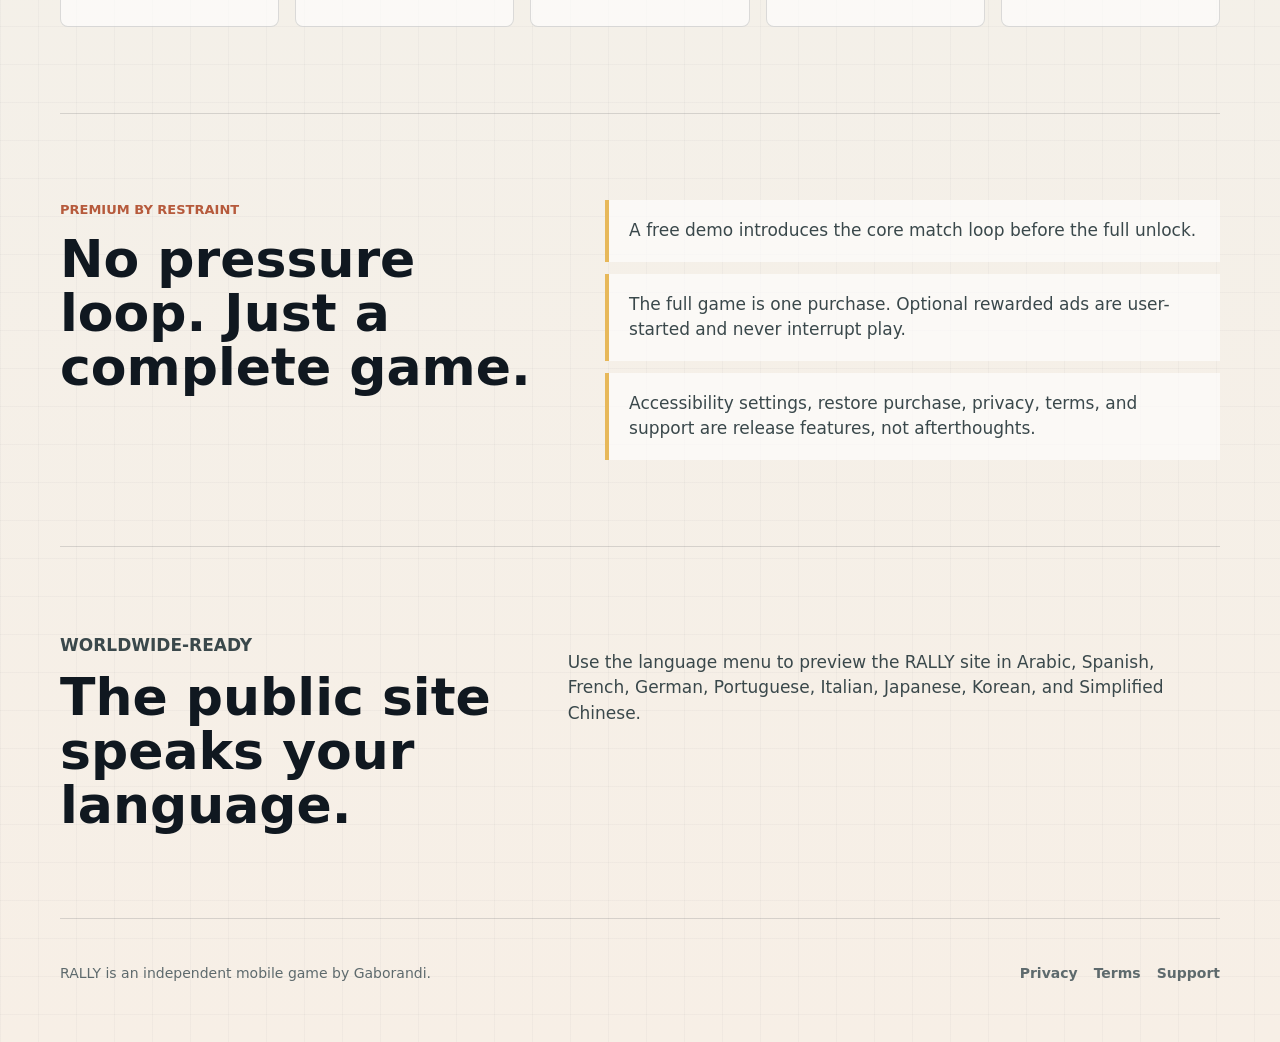
==== commit e83d4eb6: "Update RALLY site with real gameplay screenshots" ====
--- a/index.html
+++ b/index.html
@@ -4,11 +4,19 @@
   <meta charset="utf-8">
   <meta name="viewport" content="width=device-width, initial-scale=1">
   <meta name="theme-color" content="#101820">
-  <meta name="description" content="RALLY is a premium indie mobile game where tennis is played through brick-breaker mechanics.">
+  <meta name="description" content="RALLY is a premium indie mobile game where tennis becomes territory through brick-breaker court coverage, Rally Depth, expressive shots, and complete one-unlock play.">
+  <link rel="canonical" href="https://gaborandi.github.io/rally-site/">
   <meta property="og:title" content="RALLY">
   <meta property="og:description" content="Tennis becomes territory in a premium indie mobile game.">
   <meta property="og:type" content="website">
+  <meta property="og:url" content="https://gaborandi.github.io/rally-site/">
+  <meta property="og:image" content="https://gaborandi.github.io/rally-site/assets/rally-screen-rally.png">
+  <meta name="twitter:card" content="summary_large_image">
+  <meta name="twitter:title" content="RALLY">
+  <meta name="twitter:description" content="Tennis becomes territory in a premium indie mobile game.">
+  <meta name="twitter:image" content="https://gaborandi.github.io/rally-site/assets/rally-screen-rally.png">
   <title>RALLY - Tennis Becomes Territory</title>
+  <link rel="icon" href='data:image/svg+xml,<svg xmlns="http://www.w3.org/2000/svg" viewBox="0 0 64 64"><rect width="64" height="64" rx="12" fill="%23101820"/><path d="M14 10h36v44H14z" fill="%232f7d5a"/><path d="M14 32h36" stroke="%23fffaf0" stroke-width="3"/><circle cx="44" cy="20" r="6" fill="%23e7b85a"/></svg>'>
   <link rel="stylesheet" href="./styles.css">
 </head>
 <body>
@@ -19,7 +27,10 @@
       <span>RALLY</span>
     </a>
     <nav class="site-nav" aria-label="Primary">
+      <a href="#screens" data-i18n="common.screens">Screens</a>
       <a href="#gameplay" data-i18n="common.gameplay">Gameplay</a>
+      <a href="#shots" data-i18n="common.shots">Shots</a>
+      <a href="#modes" data-i18n="common.modes">Modes</a>
       <a href="#premium" data-i18n="common.premium">Premium</a>
       <a href="./privacy/" data-i18n="common.privacy">Privacy</a>
       <a href="./support/" data-i18n="common.support">Support</a>
@@ -42,64 +53,144 @@
   </header>
 
   <main id="main">
-    <section class="hero">
+    <section class="hero hero-with-screens">
       <div class="hero-copy">
         <p class="eyebrow" data-i18n="home.eyebrow">Premium indie mobile game</p>
-        <h1 data-i18n="home.heroTitle">Tennis becomes territory.</h1>
-        <p class="lede" data-i18n="home.heroText">RALLY turns the opponent's court coverage into a shifting brick grid. Read the gaps, shape the shot, and build Rally Depth before you finish the point.</p>
+        <h1>RALLY</h1>
+        <p class="tagline" data-i18n="home.heroTitle">Tennis becomes territory.</p>
+        <p class="lede" data-i18n="home.heroText">Read the opponent's brick coverage like court positioning. Keep the exchange alive, build Rally Depth, and finish the open lane when the point is worth it.</p>
         <div class="hero-actions" aria-label="Primary actions">
-          <a class="button primary" href="./support/" data-i18n="home.notify">Contact support</a>
-          <a class="button secondary" href="./privacy/" data-i18n="home.privacyCta">Read privacy policy</a>
+          <span class="button primary inert" data-i18n="home.storeCta">App Store link coming soon</span>
+          <a class="button secondary" href="#screens" data-i18n="home.screensCta">See real game screens</a>
         </div>
         <dl class="trust-strip" aria-label="Game promises">
-          <div><dt data-i18n="home.promiseOneTitle">One unlock</dt><dd data-i18n="home.promiseOneText">No battle pass</dd></div>
-          <div><dt data-i18n="home.promiseTwoTitle">Optional ads</dt><dd data-i18n="home.promiseTwoText">Never forced</dd></div>
-          <div><dt data-i18n="home.promiseThreeTitle">Offline feel</dt><dd data-i18n="home.promiseThreeText">Built for short sessions</dd></div>
+          <div><dt data-i18n="home.promiseOneTitle">One unlock</dt><dd data-i18n="home.promiseOneText">Complete game, no battle pass</dd></div>
+          <div><dt data-i18n="home.promiseTwoTitle">Rally Depth</dt><dd data-i18n="home.promiseTwoText">Longer exchanges score bigger</dd></div>
+          <div><dt data-i18n="home.promiseThreeTitle">Short sessions</dt><dd data-i18n="home.promiseThreeText">Ninety seconds to five minutes</dd></div>
         </dl>
       </div>
 
-      <div class="game-visual" aria-label="Stylized RALLY gameplay visual">
-        <div class="phone-shell">
-          <div class="court-stage">
-            <div class="score-dots" aria-hidden="true"><span></span><span></span><span></span><span></span><span></span></div>
-            <div class="court-lines" aria-hidden="true"></div>
-            <div class="net" aria-hidden="true"></div>
-            <div class="brick-grid" aria-hidden="true">
-              <span></span><span></span><span></span><span></span><span></span><span></span>
-              <span></span><span></span><span></span><span></span><span></span><span></span>
-              <span></span><span></span><span></span><span></span><span></span><span></span>
-              <span></span><span></span><span></span><span></span><span></span><span></span>
-            </div>
-            <div class="gap-label" data-i18n="home.depth">Rally Depth 6</div>
-            <div class="ball-trail" aria-hidden="true"></div>
-            <div class="ball" aria-hidden="true"></div>
-            <div class="paddle" aria-hidden="true"></div>
-          </div>
+      <div class="hero-media" aria-label="RALLY gameplay screenshots">
+        <p class="media-label" data-i18n="home.realCapture">Captured from the current game build</p>
+        <div class="phone-frame hero-phone">
+          <img
+            data-screen-preview
+            src="./assets/rally-screen-rally.png"
+            alt="RALLY live match screenshot showing hard court, Rally Depth, bricks, ball, and paddle"
+            width="780"
+            height="1688"
+          >
         </div>
-      </div>
-    </section>
-
-    <section id="gameplay" class="section-block">
+        <div class="screen-picker" aria-label="Screenshot selector">
+          <button type="button" class="active" data-screen-choice data-screen-src="./assets/rally-screen-rally.png" data-caption-key="home.captureRally" data-i18n="home.captureRallyTab">Rally</button>
+          <button type="button" data-screen-choice data-screen-src="./assets/rally-screen-scouting.png" data-caption-key="home.captureScouting" data-i18n="home.captureScoutingTab">Scouting</button>
+          <button type="button" data-screen-choice data-screen-src="./assets/rally-screen-title.png" data-caption-key="home.captureMenu" data-i18n="home.captureMenuTab">Menu</button>
+        </div>
+        <p class="screen-caption" data-screen-caption data-i18n="home.captureRally">A live point: Rally Depth climbing while the opponent's coverage breaks open.</p>
+      </div>
+    </section>
+
+    <section id="screens" class="section-block screens-section">
+      <div class="section-heading">
+        <p class="eyebrow" data-i18n="home.screensEyebrow">Actual game screens</p>
+        <h2 data-i18n="home.screensTitle">The public site now shows the game, not a placeholder.</h2>
+        <p class="section-lede" data-i18n="home.screensText">These are captures from the Canvas build: the title screen, scouting report, live hard-court match, and rally state with the ball in motion.</p>
+      </div>
+      <div class="screen-grid">
+        <figure>
+          <div class="phone-frame small-phone">
+            <img src="./assets/rally-screen-title.png" alt="RALLY title screen with mode buttons" width="780" height="1688" loading="lazy" decoding="async">
+          </div>
+          <figcaption><strong data-i18n="home.screenMenuTitle">Title and modes</strong><span data-i18n="home.screenMenuText">The player lands on the complete mobile game surface.</span></figcaption>
+        </figure>
+        <figure>
+          <div class="phone-frame small-phone">
+            <img src="./assets/rally-screen-scouting.png" alt="RALLY scouting report for Alex Reed on hard court" width="780" height="1688" loading="lazy" decoding="async">
+          </div>
+          <figcaption><strong data-i18n="home.screenScoutTitle">Scouting report</strong><span data-i18n="home.screenScoutText">Opponent style and surface set the tennis expectation.</span></figcaption>
+        </figure>
+        <figure>
+          <div class="phone-frame small-phone">
+            <img src="./assets/rally-screen-match.png" alt="RALLY match before serve with bricks as court coverage" width="780" height="1688" loading="lazy" decoding="async">
+          </div>
+          <figcaption><strong data-i18n="home.screenMatchTitle">Coverage grid</strong><span data-i18n="home.screenMatchText">The brick wall reads as a defender's court coverage.</span></figcaption>
+        </figure>
+        <figure>
+          <div class="phone-frame small-phone">
+            <img src="./assets/rally-screen-rally.png" alt="RALLY live rally with ball trail and Rally Depth" width="780" height="1688" loading="lazy" decoding="async">
+          </div>
+          <figcaption><strong data-i18n="home.screenRallyTitle">Rally in motion</strong><span data-i18n="home.screenRallyText">Depth, ball trail, and open lanes make the point readable.</span></figcaption>
+        </figure>
+      </div>
+    </section>
+
+    <section id="gameplay" class="section-block mechanics-section split-section">
       <div class="section-heading">
         <p class="eyebrow" data-i18n="home.systemEyebrow">The core idea</p>
         <h2 data-i18n="home.systemTitle">It feels like tennis because coverage matters.</h2>
-      </div>
-      <div class="feature-grid">
+        <p class="section-lede" data-i18n="home.systemText">Every brick is defensive coverage. Every missing brick is open court. RALLY turns brick-breaker contact into a tennis decision: finish now, or keep the exchange alive for a bigger payoff.</p>
+      </div>
+      <div class="mechanic-grid">
         <article>
-          <span class="feature-icon coverage" aria-hidden="true"></span>
+          <span class="mechanic-number">01</span>
           <h3 data-i18n="home.featureOneTitle">Break coverage</h3>
-          <p data-i18n="home.featureOneText">Bricks are not decoration. They are the opponent's court position. A gap is open court.</p>
+          <p data-i18n="home.featureOneText">The opponent's grid shifts and repairs itself. You are not clearing a wall; you are pulling a defender out of position.</p>
         </article>
         <article>
-          <span class="feature-icon depth" aria-hidden="true"></span>
+          <span class="mechanic-number">02</span>
           <h3 data-i18n="home.featureTwoTitle">Build Rally Depth</h3>
-          <p data-i18n="home.featureTwoText">The longer you survive the exchange, the more valuable the finishing shot becomes.</p>
+          <p data-i18n="home.featureTwoText">Each net crossing raises the counter. At depth six and beyond, one clean gap can feel like a championship point.</p>
         </article>
         <article>
-          <span class="feature-icon shot" aria-hidden="true"></span>
-          <h3 data-i18n="home.featureThreeTitle">Shape the shot</h3>
-          <p data-i18n="home.featureThreeText">Flat, topspin, slice, lob, drop, and power finishes all read through simple one-hand gestures.</p>
+          <span class="mechanic-number">03</span>
+          <h3 data-i18n="home.featureThreeTitle">Finish the gap</h3>
+          <p data-i18n="home.featureThreeText">A safe finish banks the point. A greedy rally can multiply it. That tension is the whole game.</p>
         </article>
+      </div>
+    </section>
+
+    <section class="section-block tennis-section">
+      <div class="tennis-copy">
+        <p class="eyebrow" data-i18n="home.tennisEyebrow">Tennis texture</p>
+        <h2 data-i18n="home.tennisTitle">Court, net, surface, opponent, shot.</h2>
+        <p data-i18n="home.tennisText">RALLY does not use tennis scoring language. It earns the sport through the court: hard-court speed, clay patience, grass deflections, asphalt acceleration, a visible net, and shots that match one-handed gestures.</p>
+      </div>
+      <div class="surface-strip" aria-label="Surface examples">
+        <span class="surface hard" data-i18n="surfaces.hard">Hard</span>
+        <span class="surface clay" data-i18n="surfaces.clay">Clay</span>
+        <span class="surface grass" data-i18n="surfaces.grass">Grass</span>
+        <span class="surface asphalt" data-i18n="surfaces.asphalt">Asphalt</span>
+      </div>
+    </section>
+
+    <section id="shots" class="section-block shots-section">
+      <div class="section-heading">
+        <p class="eyebrow" data-i18n="home.shotsEyebrow">Shot language</p>
+        <h2 data-i18n="home.shotsTitle">One hand, real tennis intent.</h2>
+        <p class="section-lede" data-i18n="home.shotsText">RALLY keeps shots readable: no swipe is flat, upward pressure adds topspin, downward pressure slices, and advanced finishes change when the gap is worth the risk.</p>
+      </div>
+      <div class="shot-grid">
+        <article><span class="shot-glyph flat"></span><h3 data-i18n="shots.flat">Flat</h3><p data-i18n="shots.flatText">Direct, reliable, honest contact.</p></article>
+        <article><span class="shot-glyph topspin"></span><h3 data-i18n="shots.topspin">Topspin</h3><p data-i18n="shots.topspinText">Heavy arc that pushes through coverage.</p></article>
+        <article><span class="shot-glyph slice"></span><h3 data-i18n="shots.slice">Slice</h3><p data-i18n="shots.sliceText">Low, skidding control into awkward lanes.</p></article>
+        <article><span class="shot-glyph lob"></span><h3 data-i18n="shots.lob">Lob</h3><p data-i18n="shots.lobText">High clearance when the grid is too dense.</p></article>
+        <article><span class="shot-glyph drop"></span><h3 data-i18n="shots.drop">Drop</h3><p data-i18n="shots.dropText">Soft touch for a sudden short finish.</p></article>
+        <article><span class="shot-glyph smash"></span><h3 data-i18n="shots.smash">Smash</h3><p data-i18n="shots.smashText">A depth-gated exclamation point.</p></article>
+      </div>
+    </section>
+
+    <section id="modes" class="section-block modes-section">
+      <div class="section-heading">
+        <p class="eyebrow" data-i18n="home.modesEyebrow">Complete modes</p>
+        <h2 data-i18n="home.modesTitle">Built for a finished premium game, not a calendar trap.</h2>
+        <p class="section-lede" data-i18n="home.modesText">The modes give different match rhythms without turning RALLY into a service game. Tournament is the spine; Daily, Hard Tour, Endless, and Weekly give skilled players more courts to master.</p>
+      </div>
+      <div class="mode-grid">
+        <article><span>01</span><h3 data-i18n="modes.tournamentTitle">Tournament</h3><p data-i18n="modes.tournamentText">A clean bracket climb toward the Champion.</p></article>
+        <article><span>02</span><h3 data-i18n="modes.dailyTitle">Daily Challenge</h3><p data-i18n="modes.dailyText">One seeded puzzle-match with a strict modifier.</p></article>
+        <article><span>03</span><h3 data-i18n="modes.hardTitle">Hard Tour</h3><p data-i18n="modes.hardText">Sharper opponents after the main tour is understood.</p></article>
+        <article><span>04</span><h3 data-i18n="modes.endlessTitle">Endless</h3><p data-i18n="modes.endlessText">A pressure run where modifiers stack and mistakes matter.</p></article>
+        <article><span>05</span><h3 data-i18n="modes.weeklyTitle">Weekly Tournament</h3><p data-i18n="modes.weeklyText">A compact seeded bracket for a fresh mastery target.</p></article>
       </div>
     </section>
 
@@ -110,8 +201,8 @@
       </div>
       <div class="proof-list">
         <p data-i18n="home.proofOne">A free demo introduces the core match loop before the full unlock.</p>
-        <p data-i18n="home.proofTwo">Rewarded ads, where available, are optional and user-started.</p>
-        <p data-i18n="home.proofThree">Tournament, mastery modes, accessibility settings, restore purchase, privacy, terms, and support are all part of the release checklist.</p>
+        <p data-i18n="home.proofTwo">The full game is one purchase. Optional rewarded ads are user-started and never interrupt play.</p>
+        <p data-i18n="home.proofThree">Accessibility settings, restore purchase, privacy, terms, and support are release features, not afterthoughts.</p>
       </div>
     </section>
 
--- a/styles.css
+++ b/styles.css
@@ -1,10 +1,11 @@
 :root {
   color-scheme: light;
   --ink: #101820;
+  --ink-soft: #24333b;
   --paper: #f5f3ec;
   --paper-soft: #fffaf0;
   --line: rgba(16, 24, 32, 0.14);
-  --muted: #5f6b6d;
+  --muted: #5e6a6d;
   --court: #2f7d5a;
   --court-deep: #145241;
   --clay: #b65a3c;
@@ -12,7 +13,7 @@
   --sky: #cde7ed;
   --blue: #244e86;
   --white: #ffffff;
-  --shadow: 0 24px 60px rgba(16, 24, 32, 0.18);
+  --shadow: 0 28px 72px rgba(16, 24, 32, 0.18);
 }
 
 * {
@@ -21,14 +22,19 @@
 
 html {
   background: var(--paper);
+  overflow-x: hidden;
   scroll-behavior: smooth;
 }
 
 body {
   margin: 0;
+  overflow-x: hidden;
   color: var(--ink);
   background:
+    linear-gradient(rgba(16, 24, 32, 0.026) 1px, transparent 1px),
+    linear-gradient(90deg, rgba(16, 24, 32, 0.026) 1px, transparent 1px),
     linear-gradient(180deg, #f6f4ec 0%, #eef2ee 48%, #f7efe6 100%);
+  background-size: 38px 38px, 38px 38px, auto;
   font-family: -apple-system, BlinkMacSystemFont, "Segoe UI", system-ui, sans-serif;
   line-height: 1.5;
 }
@@ -59,7 +65,7 @@
 
 .site-header,
 .site-footer {
-  width: min(1120px, calc(100% - 32px));
+  width: min(1160px, calc(100% - 32px));
   margin: 0 auto;
   display: flex;
   align-items: center;
@@ -83,26 +89,26 @@
   display: inline-flex;
   align-items: center;
   gap: 10px;
-  font-weight: 800;
+  font-weight: 900;
   letter-spacing: 0;
   text-decoration: none;
 }
 
 .brand-mark {
-  width: 34px;
-  height: 34px;
+  width: 36px;
+  height: 36px;
   border-radius: 7px;
   display: grid;
   place-items: center;
   background:
-    linear-gradient(90deg, transparent 45%, rgba(255, 255, 255, 0.86) 45% 55%, transparent 55%),
+    linear-gradient(90deg, transparent 45%, rgba(255, 255, 255, 0.9) 45% 55%, transparent 55%),
     linear-gradient(180deg, var(--court) 0 48%, var(--clay) 48% 100%);
-  box-shadow: inset 0 0 0 2px rgba(16, 24, 32, 0.16);
+  box-shadow: inset 0 0 0 2px rgba(16, 24, 32, 0.16), 0 10px 24px rgba(16, 24, 32, 0.14);
 }
 
 .brand-mark span {
-  width: 8px;
-  height: 8px;
+  width: 9px;
+  height: 9px;
   border-radius: 50%;
   background: var(--gold);
   box-shadow: 0 0 0 3px rgba(231, 184, 90, 0.22);
@@ -112,9 +118,9 @@
   display: flex;
   align-items: center;
   justify-content: center;
-  gap: 18px;
+  gap: 14px;
   font-size: 14px;
-  font-weight: 650;
+  font-weight: 700;
 }
 
 .site-nav a,
@@ -134,7 +140,7 @@
   gap: 8px;
   color: var(--muted);
   font-size: 13px;
-  font-weight: 650;
+  font-weight: 700;
 }
 
 .language-control select {
@@ -144,30 +150,30 @@
   border-radius: 7px;
   padding: 0 10px;
   color: var(--ink);
-  background: rgba(255, 255, 255, 0.78);
+  background: rgba(255, 255, 255, 0.82);
   font: inherit;
 }
 
 .hero {
-  width: min(1120px, calc(100% - 32px));
+  width: min(1160px, calc(100% - 32px));
   min-height: calc(100vh - 74px);
   margin: 0 auto;
   display: grid;
   grid-template-columns: minmax(0, 1.02fr) minmax(320px, 0.78fr);
   align-items: center;
-  gap: 48px;
-  padding: 28px 0 72px;
+  gap: 54px;
+  padding: 34px 0 78px;
 }
 
 .hero-copy {
-  max-width: 660px;
+  max-width: 700px;
 }
 
 .eyebrow {
   margin: 0 0 12px;
   color: var(--clay);
   font-size: 13px;
-  font-weight: 800;
+  font-weight: 850;
   letter-spacing: 0;
   text-transform: uppercase;
 }
@@ -180,19 +186,27 @@
 }
 
 h1 {
-  max-width: 10ch;
   margin: 0;
-  font-size: clamp(48px, 9vw, 104px);
-  line-height: 0.94;
+  font-size: 104px;
+  line-height: 0.88;
   letter-spacing: 0;
+  font-weight: 950;
+}
+
+.tagline {
+  margin: 14px 0 0;
+  color: var(--court-deep);
+  font-size: 38px;
+  line-height: 1.05;
+  font-weight: 900;
 }
 
 .lede {
-  max-width: 620px;
+  max-width: 650px;
   margin: 24px 0 0;
-  color: #344245;
-  font-size: clamp(19px, 2.2vw, 25px);
-  line-height: 1.35;
+  color: #334246;
+  font-size: 22px;
+  line-height: 1.42;
 }
 
 .hero-actions {
@@ -210,7 +224,7 @@
   border: 1px solid var(--line);
   border-radius: 7px;
   padding: 0 18px;
-  font-weight: 800;
+  font-weight: 850;
   text-decoration: none;
 }
 
@@ -221,24 +235,29 @@
 }
 
 .button.secondary {
-  background: rgba(255, 255, 255, 0.68);
+  background: rgba(255, 255, 255, 0.72);
+}
+
+.button.inert {
+  cursor: default;
 }
 
 .trust-strip {
   display: grid;
   grid-template-columns: repeat(3, minmax(0, 1fr));
-  gap: 10px;
+  gap: 12px;
   margin: 42px 0 0;
 }
 
 .trust-strip div {
+  min-height: 78px;
   border-top: 2px solid var(--ink);
   padding-top: 12px;
 }
 
 .trust-strip dt {
   font-size: 13px;
-  font-weight: 850;
+  font-weight: 900;
 }
 
 .trust-strip dd {
@@ -249,13 +268,13 @@
 
 .game-visual {
   justify-self: center;
-  width: min(100%, 410px);
+  width: min(100%, 430px);
 }
 
 .phone-shell {
   position: relative;
   aspect-ratio: 9 / 16;
-  border-radius: 30px;
+  border-radius: 32px;
   padding: 14px;
   background: #171b20;
   box-shadow: var(--shadow);
@@ -277,10 +296,40 @@
   position: relative;
   height: 100%;
   overflow: hidden;
-  border-radius: 21px;
-  background:
-    linear-gradient(90deg, transparent 48.8%, rgba(255,255,255,0.65) 49% 51%, transparent 51%),
+  border-radius: 22px;
+  background:
+    linear-gradient(90deg, transparent 48.8%, rgba(255,255,255,0.62) 49% 51%, transparent 51%),
     linear-gradient(180deg, #8ab2c8 0 13%, var(--court) 13% 64%, var(--clay) 64% 100%);
+}
+
+.match-hud {
+  position: absolute;
+  left: 18px;
+  right: 18px;
+  top: 24px;
+  display: flex;
+  align-items: center;
+  justify-content: space-between;
+  color: rgba(255, 255, 255, 0.9);
+  font-size: 12px;
+  font-weight: 850;
+  z-index: 2;
+}
+
+.score-dots {
+  display: flex;
+  gap: 7px;
+}
+
+.score-dots span {
+  width: 10px;
+  height: 10px;
+  border-radius: 50%;
+  background: rgba(255, 255, 255, 0.34);
+}
+
+.score-dots span:nth-child(-n+3) {
+  background: var(--gold);
 }
 
 .court-lines {
@@ -322,25 +371,6 @@
     repeating-linear-gradient(90deg, rgba(16,24,32,0.25) 0 5px, rgba(255,255,255,0.65) 5px 8px);
 }
 
-.score-dots {
-  position: absolute;
-  left: 20px;
-  top: 26px;
-  display: flex;
-  gap: 7px;
-}
-
-.score-dots span {
-  width: 10px;
-  height: 10px;
-  border-radius: 50%;
-  background: rgba(255, 255, 255, 0.36);
-}
-
-.score-dots span:nth-child(-n+3) {
-  background: var(--gold);
-}
-
 .brick-grid {
   position: absolute;
   left: 13%;
@@ -354,7 +384,7 @@
 .brick-grid span {
   aspect-ratio: 1.55 / 1;
   border-radius: 5px;
-  background: rgba(255, 250, 240, 0.82);
+  background: rgba(255, 250, 240, 0.84);
   box-shadow: inset 0 -3px 0 rgba(16, 24, 32, 0.12);
 }
 
@@ -372,30 +402,81 @@
   background: var(--sky);
 }
 
-.gap-label {
+.rally-meter {
   position: absolute;
   left: 50%;
-  top: 44%;
+  top: 42%;
+  min-width: 154px;
+  display: flex;
+  align-items: center;
+  justify-content: space-between;
+  gap: 12px;
   transform: translateX(-50%);
-  padding: 7px 12px;
-  border-radius: 7px;
+  padding: 8px 10px;
+  border: 1px solid rgba(16, 24, 32, 0.12);
+  border-radius: 8px;
   color: var(--ink);
-  background: rgba(255, 255, 255, 0.82);
+  background: rgba(255, 255, 255, 0.84);
   font-size: 12px;
   font-weight: 850;
   white-space: nowrap;
-}
-
-.ball-trail {
-  position: absolute;
-  left: 39%;
-  top: 41%;
-  width: 120px;
-  height: 120px;
-  border-top: 3px solid rgba(231, 184, 90, 0.86);
-  border-right: 3px solid rgba(231, 184, 90, 0.46);
+  z-index: 2;
+}
+
+.rally-meter strong {
+  width: 28px;
+  height: 28px;
+  display: grid;
+  place-items: center;
   border-radius: 50%;
-  transform: rotate(18deg);
+  color: var(--ink);
+  background: var(--gold);
+}
+
+.callout {
+  position: absolute;
+  left: 50%;
+  top: 51%;
+  transform: translateX(-50%);
+  color: var(--paper-soft);
+  font-size: 15px;
+  font-weight: 950;
+  text-shadow: 0 2px 14px rgba(16, 24, 32, 0.45);
+  z-index: 2;
+}
+
+.shot-path {
+  position: absolute;
+  left: 30%;
+  top: 36%;
+  width: 150px;
+  height: 150px;
+  border-top: 4px solid rgba(231, 184, 90, 0.9);
+  border-right: 4px solid rgba(231, 184, 90, 0.42);
+  border-radius: 50%;
+  transform: rotate(14deg);
+}
+
+.court-stage[data-shot="flat"] .shot-path {
+  left: 32%;
+  top: 46%;
+  width: 160px;
+  height: 2px;
+  border: 0;
+  border-top: 4px solid rgba(231, 184, 90, 0.92);
+  border-radius: 999px;
+  transform: rotate(-13deg);
+}
+
+.court-stage[data-shot="slice"] .shot-path {
+  left: 28%;
+  top: 48%;
+  width: 170px;
+  height: 80px;
+  border-top: 4px solid rgba(205, 231, 237, 0.95);
+  border-right: 0;
+  border-bottom: 4px solid rgba(205, 231, 237, 0.4);
+  transform: rotate(-8deg);
 }
 
 .ball {
@@ -409,6 +490,15 @@
   box-shadow: 0 0 0 7px rgba(231, 184, 90, 0.22);
 }
 
+.court-stage[data-shot="flat"] .ball {
+  top: 48%;
+}
+
+.court-stage[data-shot="slice"] .ball {
+  background: var(--sky);
+  box-shadow: 0 0 0 7px rgba(205, 231, 237, 0.22);
+}
+
 .paddle {
   position: absolute;
   left: 50%;
@@ -420,81 +510,196 @@
   background: var(--ink);
 }
 
+.shot-controls {
+  position: absolute;
+  left: 16px;
+  right: 16px;
+  bottom: 24px;
+  display: grid;
+  grid-template-columns: repeat(3, 1fr);
+  gap: 8px;
+}
+
+.shot-controls button {
+  min-height: 36px;
+  border: 1px solid rgba(255, 255, 255, 0.26);
+  border-radius: 7px;
+  color: rgba(255, 255, 255, 0.84);
+  background: rgba(16, 24, 32, 0.46);
+  font: inherit;
+  font-size: 12px;
+  font-weight: 850;
+}
+
+.shot-controls button.active {
+  color: var(--ink);
+  background: var(--gold);
+  border-color: var(--gold);
+}
+
 .section-block {
-  width: min(1120px, calc(100% - 32px));
+  width: min(1160px, calc(100% - 32px));
   margin: 0 auto;
-  padding: 82px 0;
+  padding: 86px 0;
 }
 
 .section-heading {
-  max-width: 760px;
+  max-width: 790px;
 }
 
 h2 {
   margin: 0;
-  font-size: clamp(32px, 5vw, 58px);
-  line-height: 1.02;
+  font-size: 52px;
+  line-height: 1.04;
   letter-spacing: 0;
 }
 
-.feature-grid {
-  display: grid;
-  grid-template-columns: repeat(3, minmax(0, 1fr));
+.section-lede {
+  max-width: 760px;
+  margin: 18px 0 0;
+  color: #3a484b;
+  font-size: 18px;
+}
+
+.mechanic-grid,
+.shot-grid,
+.mode-grid {
+  display: grid;
   gap: 16px;
   margin-top: 34px;
 }
 
-.feature-grid article {
-  min-height: 250px;
-  padding: 26px;
+.mechanic-grid {
+  grid-template-columns: repeat(3, minmax(0, 1fr));
+}
+
+.mechanic-grid article,
+.shot-grid article,
+.mode-grid article {
   border: 1px solid var(--line);
   border-radius: 8px;
   background: rgba(255, 255, 255, 0.62);
 }
 
-.feature-icon {
-  width: 48px;
-  height: 48px;
-  display: block;
-  border-radius: 8px;
-  margin-bottom: 34px;
-}
-
-.feature-icon.coverage {
-  background:
-    linear-gradient(90deg, transparent 45%, rgba(255,255,255,0.8) 45% 55%, transparent 55%),
-    repeating-linear-gradient(0deg, var(--court) 0 9px, #faf4df 9px 15px);
-}
-
-.feature-icon.depth {
-  background:
-    radial-gradient(circle at 70% 30%, var(--gold) 0 15%, transparent 16%),
-    conic-gradient(from 0deg, var(--gold), var(--clay), var(--blue), var(--court), var(--gold));
-}
-
-.feature-icon.shot {
-  background:
-    radial-gradient(circle at 72% 28%, var(--gold) 0 11%, transparent 12%),
-    linear-gradient(135deg, transparent 0 42%, var(--ink) 43% 48%, transparent 49%),
-    var(--sky);
-}
-
-.feature-grid h3 {
-  margin: 0 0 8px;
-  font-size: 21px;
-}
-
-.feature-grid p,
+.mechanic-grid article {
+  min-height: 260px;
+  padding: 26px;
+}
+
+.mechanic-number,
+.mode-grid span {
+  display: inline-flex;
+  width: 38px;
+  height: 38px;
+  align-items: center;
+  justify-content: center;
+  border-radius: 7px;
+  color: var(--paper-soft);
+  background: var(--ink);
+  font-size: 13px;
+  font-weight: 900;
+}
+
+.mechanic-grid h3,
+.shot-grid h3,
+.mode-grid h3 {
+  margin: 26px 0 8px;
+  font-size: 22px;
+}
+
+.mechanic-grid p,
+.shot-grid p,
+.mode-grid p,
 .proof-list p,
 .language-band p {
   color: #3a484b;
   font-size: 17px;
 }
 
+.shots-section {
+  border-top: 1px solid var(--line);
+  border-bottom: 1px solid var(--line);
+}
+
+.shot-grid {
+  grid-template-columns: repeat(6, minmax(0, 1fr));
+}
+
+.shot-grid article {
+  min-height: 230px;
+  padding: 20px;
+}
+
+.shot-glyph {
+  width: 52px;
+  height: 52px;
+  display: block;
+  border-radius: 8px;
+  background: var(--sky);
+}
+
+.shot-glyph.flat {
+  background:
+    linear-gradient(135deg, transparent 0 45%, var(--ink) 46% 53%, transparent 54%),
+    radial-gradient(circle at 75% 24%, var(--gold) 0 13%, transparent 14%),
+    var(--sky);
+}
+
+.shot-glyph.topspin {
+  background:
+    radial-gradient(circle at 72% 28%, var(--gold) 0 13%, transparent 14%),
+    conic-gradient(from 10deg, var(--gold), var(--court), var(--clay), var(--gold));
+}
+
+.shot-glyph.slice {
+  background:
+    radial-gradient(circle at 24% 72%, var(--sky) 0 14%, transparent 15%),
+    linear-gradient(160deg, transparent 0 45%, var(--blue) 46% 54%, transparent 55%),
+    #fffaf0;
+}
+
+.shot-glyph.lob {
+  background:
+    radial-gradient(circle at 72% 22%, var(--gold) 0 11%, transparent 12%),
+    radial-gradient(ellipse at 50% 100%, transparent 0 42%, var(--court) 43% 47%, transparent 48%),
+    var(--sky);
+}
+
+.shot-glyph.drop {
+  background:
+    radial-gradient(circle at 50% 55%, var(--gold) 0 12%, transparent 13%),
+    linear-gradient(180deg, transparent 0 48%, var(--clay) 49% 54%, transparent 55%),
+    #fffaf0;
+}
+
+.shot-glyph.smash {
+  background:
+    radial-gradient(circle at 74% 25%, var(--gold) 0 14%, transparent 15%),
+    linear-gradient(135deg, transparent 0 38%, var(--clay) 39% 49%, transparent 50%),
+    var(--ink);
+}
+
+.modes-section {
+  padding-top: 96px;
+}
+
+.mode-grid {
+  grid-template-columns: repeat(5, minmax(0, 1fr));
+}
+
+.mode-grid article {
+  min-height: 250px;
+  padding: 22px;
+}
+
+.mode-grid span {
+  background: var(--court-deep);
+}
+
 .premium-band {
   display: grid;
   grid-template-columns: 0.9fr 1.1fr;
-  gap: 40px;
+  gap: 42px;
   align-items: start;
   border-top: 1px solid var(--line);
   border-bottom: 1px solid var(--line);
@@ -509,7 +714,7 @@
   margin: 0;
   padding: 18px 20px;
   border-left: 4px solid var(--gold);
-  background: rgba(255, 255, 255, 0.6);
+  background: rgba(255, 255, 255, 0.64);
 }
 
 body[dir="rtl"] .proof-list p {
@@ -537,6 +742,198 @@
   font-weight: 700;
 }
 
+.hero-with-screens {
+  position: relative;
+  grid-template-columns: minmax(0, 0.95fr) minmax(320px, 0.9fr);
+  min-height: auto;
+  padding-bottom: 58px;
+}
+
+.hero-with-screens::before {
+  content: "";
+  position: absolute;
+  inset: 9% -7% 10% auto;
+  width: 48%;
+  border-radius: 8px;
+  background:
+    linear-gradient(90deg, transparent 49.2%, rgba(255, 250, 240, 0.65) 49.2% 50.8%, transparent 50.8%),
+    linear-gradient(180deg, rgba(47, 125, 90, 0.12) 0 58%, rgba(182, 90, 60, 0.20) 58% 100%);
+  opacity: 0.82;
+  pointer-events: none;
+}
+
+.hero-media {
+  position: relative;
+  z-index: 1;
+  justify-self: center;
+  width: min(100%, 420px);
+}
+
+.media-label {
+  margin: 0 0 12px;
+  color: var(--court-deep);
+  font-size: 13px;
+  font-weight: 900;
+  text-transform: uppercase;
+}
+
+.phone-frame {
+  overflow: hidden;
+  border: 11px solid #121a22;
+  border-radius: 34px;
+  background: #07111f;
+  box-shadow:
+    0 34px 78px rgba(16, 24, 32, 0.24),
+    inset 0 0 0 1px rgba(255, 255, 255, 0.08);
+}
+
+.phone-frame img {
+  display: block;
+  width: 100%;
+  height: auto;
+}
+
+.hero-phone {
+  width: min(100%, 350px);
+  margin: 0 auto;
+}
+
+.hero-phone img,
+.small-phone img {
+  aspect-ratio: 390 / 844;
+  object-fit: cover;
+  object-position: center;
+}
+
+.screen-picker {
+  width: min(100%, 350px);
+  display: grid;
+  grid-template-columns: repeat(3, minmax(0, 1fr));
+  gap: 8px;
+  margin: 14px auto 0;
+}
+
+.screen-picker button {
+  min-height: 38px;
+  border: 1px solid var(--line);
+  border-radius: 7px;
+  background: rgba(255, 255, 255, 0.76);
+  color: var(--ink);
+  font: inherit;
+  font-size: 13px;
+  font-weight: 850;
+}
+
+.screen-picker button.active {
+  border-color: var(--ink);
+  background: var(--ink);
+  color: var(--paper-soft);
+}
+
+.screen-caption {
+  width: min(100%, 350px);
+  margin: 12px auto 0;
+  color: #3a484b;
+  font-size: 14px;
+  font-weight: 700;
+}
+
+.screens-section {
+  border-top: 1px solid var(--line);
+}
+
+.screen-grid {
+  display: grid;
+  grid-template-columns: repeat(4, minmax(0, 1fr));
+  gap: 18px;
+  margin-top: 36px;
+}
+
+.screen-grid figure {
+  margin: 0;
+}
+
+.small-phone {
+  border-width: 8px;
+  border-radius: 26px;
+}
+
+.screen-grid figcaption {
+  display: grid;
+  gap: 4px;
+  margin-top: 12px;
+  color: #435054;
+  font-size: 14px;
+}
+
+.screen-grid figcaption strong {
+  color: var(--ink);
+  font-size: 15px;
+}
+
+.tennis-section {
+  display: grid;
+  grid-template-columns: minmax(0, 0.88fr) minmax(320px, 1fr);
+  gap: 44px;
+  align-items: center;
+  border-top: 1px solid var(--line);
+  border-bottom: 1px solid var(--line);
+}
+
+.tennis-copy {
+  max-width: 650px;
+}
+
+.tennis-copy p:last-child {
+  color: #3a484b;
+  font-size: 18px;
+}
+
+.surface-strip {
+  display: grid;
+  grid-template-columns: repeat(4, minmax(0, 1fr));
+  min-height: 300px;
+  border: 1px solid rgba(16, 24, 32, 0.18);
+  border-radius: 8px;
+  overflow: hidden;
+  box-shadow: 0 22px 54px rgba(16, 24, 32, 0.12);
+}
+
+.surface {
+  display: flex;
+  align-items: flex-end;
+  justify-content: center;
+  padding: 18px 8px;
+  color: var(--paper-soft);
+  font-size: 14px;
+  font-weight: 900;
+  text-transform: uppercase;
+}
+
+.surface.hard {
+  background:
+    linear-gradient(90deg, transparent 48%, rgba(255, 255, 255, 0.58) 48% 52%, transparent 52%),
+    #1f73c8;
+}
+
+.surface.clay {
+  background:
+    linear-gradient(90deg, transparent 48%, rgba(255, 248, 225, 0.54) 48% 52%, transparent 52%),
+    #bd5d3a;
+}
+
+.surface.grass {
+  background:
+    linear-gradient(90deg, transparent 48%, rgba(232, 245, 233, 0.55) 48% 52%, transparent 52%),
+    #2f7d48;
+}
+
+.surface.asphalt {
+  background:
+    linear-gradient(90deg, transparent 48%, rgba(176, 190, 197, 0.50) 48% 52%, transparent 52%),
+    #37474f;
+}
+
 .legal-page {
   background: #f7f3e9;
 }
@@ -549,7 +946,7 @@
 
 .legal-shell h1 {
   max-width: none;
-  font-size: clamp(42px, 6vw, 72px);
+  font-size: 64px;
   line-height: 1;
 }
 
@@ -573,7 +970,7 @@
 }
 
 .legal-shell h2 {
-  font-size: clamp(24px, 3vw, 34px);
+  font-size: 32px;
 }
 
 .legal-shell p {
@@ -600,6 +997,17 @@
   max-width: 640px;
 }
 
+@media (max-width: 1040px) {
+  .shot-grid,
+  .mode-grid {
+    grid-template-columns: repeat(3, minmax(0, 1fr));
+  }
+
+  .screen-grid {
+    grid-template-columns: repeat(2, minmax(0, 1fr));
+  }
+}
+
 @media (max-width: 860px) {
   .site-header {
     flex-wrap: wrap;
@@ -615,25 +1023,79 @@
 
   .hero,
   .premium-band,
-  .language-band {
+  .language-band,
+  .tennis-section {
     grid-template-columns: 1fr;
   }
 
+  .hero-copy {
+    display: contents;
+  }
+
   .hero {
-    gap: 34px;
-    padding-top: 20px;
+    gap: 36px;
+    padding-top: 24px;
+  }
+
+  .game-visual,
+  .hero-media {
+    order: 1;
+  }
+
+  .hero-copy .lede {
+    order: 2;
+  }
+
+  .hero-actions {
+    order: 3;
+  }
+
+  .trust-strip {
+    order: 4;
+    width: 100%;
+    margin-top: 0;
   }
 
   h1 {
-    max-width: 9ch;
+    font-size: 74px;
+  }
+
+  .tagline {
+    font-size: 32px;
+  }
+
+  h2 {
+    font-size: 42px;
   }
 
   .game-visual {
-    width: min(100%, 350px);
-  }
-
-  .feature-grid {
+    width: min(100%, 360px);
+  }
+
+  .hero-media,
+  .hero-phone {
+    width: min(100%, 360px);
+  }
+
+  .hero-with-screens::before {
+    inset: auto -6% 6% -6%;
+    width: auto;
+    height: 42%;
+  }
+
+  .mechanic-grid,
+  .shot-grid,
+  .mode-grid {
     grid-template-columns: 1fr;
+  }
+
+  .shot-grid article,
+  .mode-grid article {
+    min-height: 0;
+  }
+
+  .legal-shell h1 {
+    font-size: 50px;
   }
 }
 
@@ -643,16 +1105,45 @@
   .hero,
   .section-block,
   .legal-shell {
-    width: min(100% - 24px, 1120px);
+    width: calc(100% - 24px);
+    max-width: 1160px;
+  }
+
+  .site-header > * {
+    min-width: 0;
+  }
+
+  .site-nav {
+    flex-wrap: wrap;
+    overflow-x: visible;
+    gap: 10px 14px;
   }
 
   .language-control {
+    flex: 1 0 100%;
     width: 100%;
     justify-content: space-between;
   }
 
   .language-control select {
-    max-width: 58%;
+    width: min(210px, 58%);
+    max-width: none;
+  }
+
+  h1 {
+    font-size: 52px;
+  }
+
+  .tagline {
+    font-size: 26px;
+  }
+
+  .lede {
+    font-size: 19px;
+  }
+
+  h2 {
+    font-size: 34px;
   }
 
   .hero-actions {
@@ -667,14 +1158,32 @@
     grid-template-columns: 1fr;
   }
 
+  .screen-grid {
+    grid-template-columns: 1fr;
+  }
+
+  .small-phone {
+    width: min(100%, 330px);
+    margin: 0 auto;
+  }
+
+  .surface-strip {
+    grid-template-columns: 1fr 1fr;
+    min-height: 360px;
+  }
+
   .section-block {
-    padding: 58px 0;
+    padding: 60px 0;
   }
 
   .site-footer {
     align-items: flex-start;
     flex-direction: column;
   }
+
+  .legal-shell h1 {
+    font-size: 42px;
+  }
 }
 
 @media (prefers-reduced-motion: no-preference) {
@@ -682,8 +1191,12 @@
     animation: ballPulse 2.8s ease-in-out infinite;
   }
 
-  .ball-trail {
+  .shot-path {
     animation: trailSweep 2.8s ease-in-out infinite;
+  }
+
+  .callout {
+    animation: calloutPulse 2.8s ease-in-out infinite;
   }
 }
 
@@ -693,6 +1206,11 @@
 }
 
 @keyframes trailSweep {
-  0%, 100% { opacity: 0.55; transform: rotate(18deg) scale(1); }
-  50% { opacity: 0.95; transform: rotate(-8deg) scale(0.9); }
-}
+  0%, 100% { opacity: 0.55; }
+  50% { opacity: 0.95; }
+}
+
+@keyframes calloutPulse {
+  0%, 100% { opacity: 0.78; transform: translateX(-50%) scale(1); }
+  50% { opacity: 1; transform: translateX(-50%) scale(1.04); }
+}
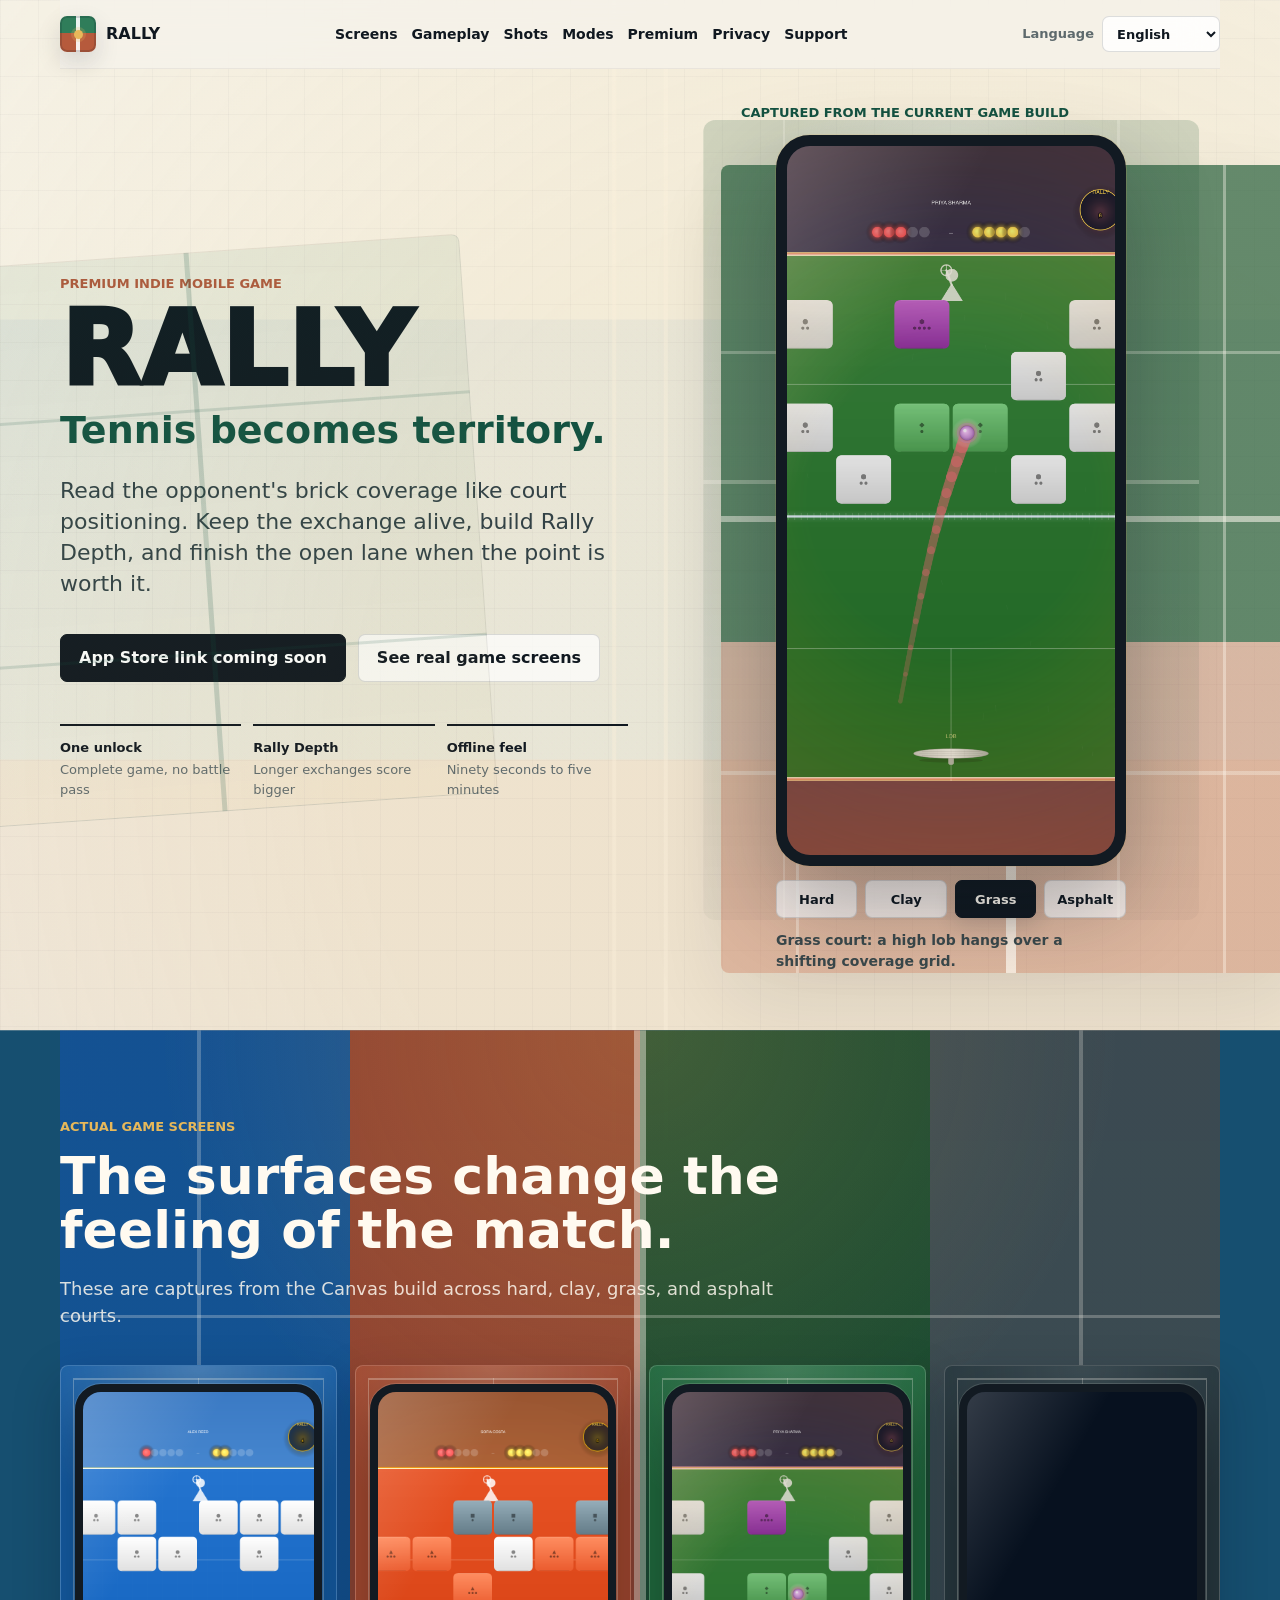
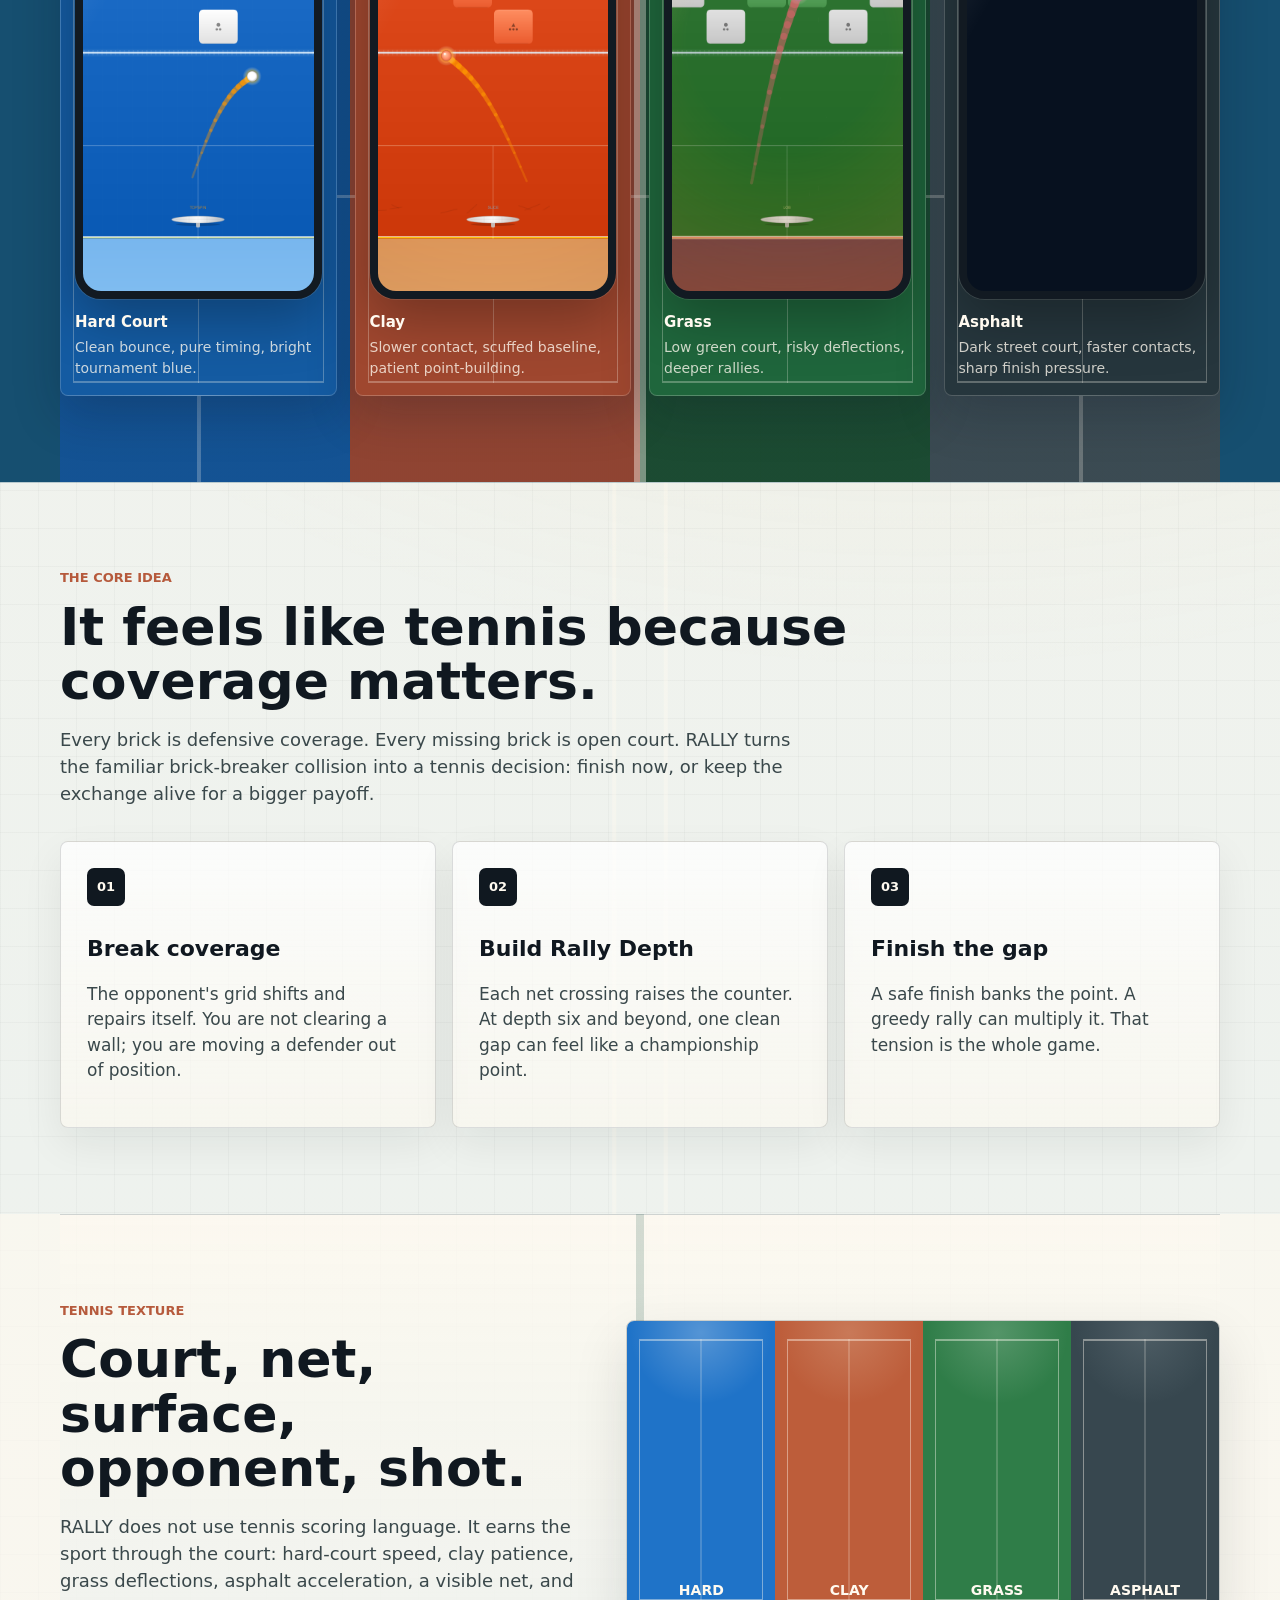
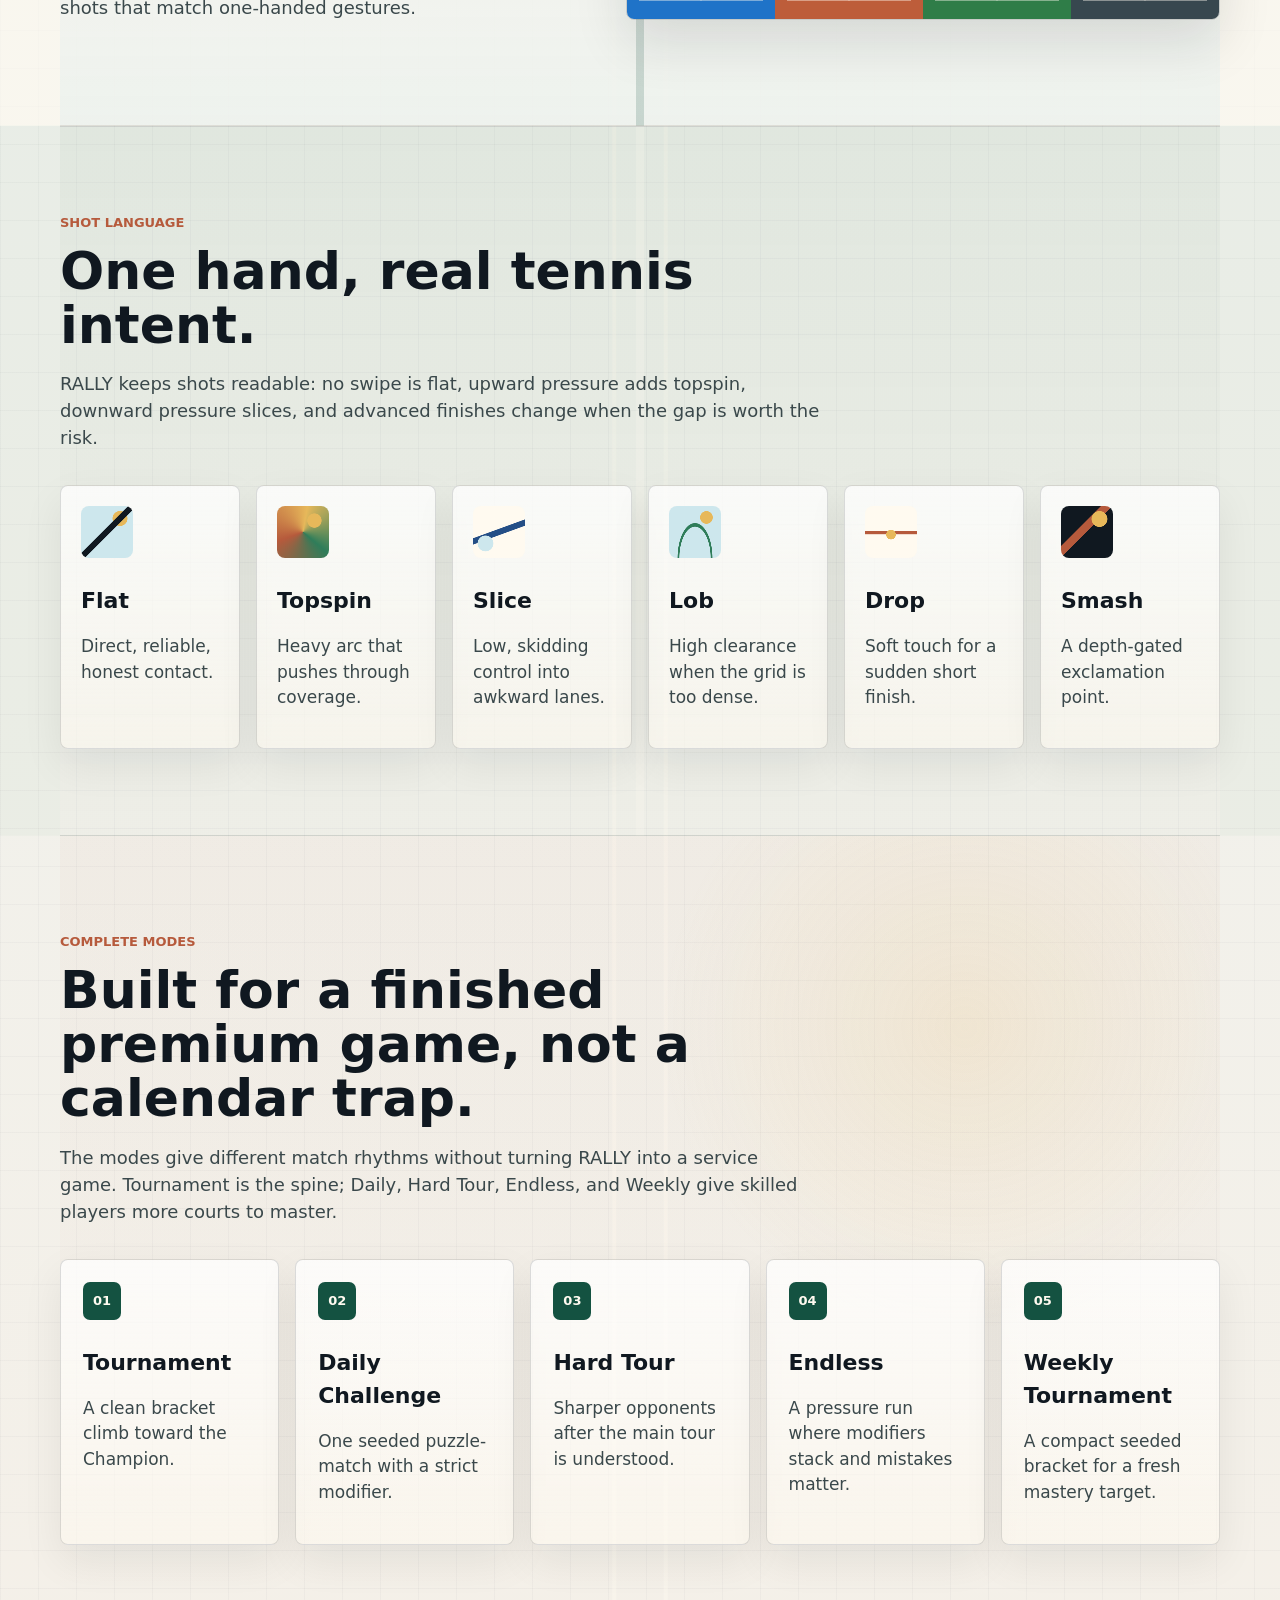
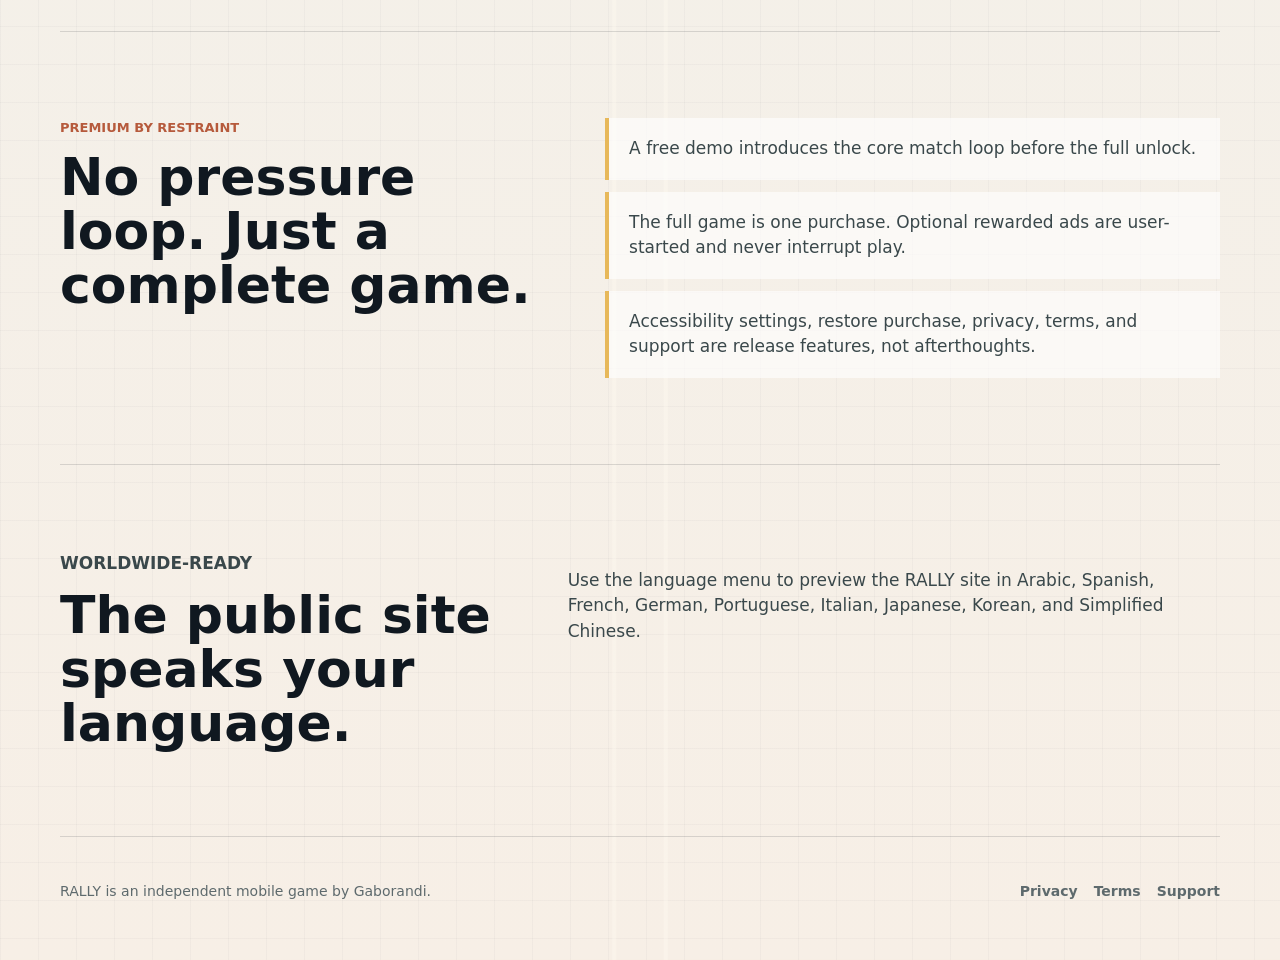
==== commit 4c56b8c6: "Add multi-surface RALLY website screenshots" ====
--- a/index.html
+++ b/index.html
@@ -10,11 +10,11 @@
   <meta property="og:description" content="Tennis becomes territory in a premium indie mobile game.">
   <meta property="og:type" content="website">
   <meta property="og:url" content="https://gaborandi.github.io/rally-site/">
-  <meta property="og:image" content="https://gaborandi.github.io/rally-site/assets/rally-screen-rally.png">
+  <meta property="og:image" content="https://gaborandi.github.io/rally-site/assets/rally-screen-grass.png">
   <meta name="twitter:card" content="summary_large_image">
   <meta name="twitter:title" content="RALLY">
   <meta name="twitter:description" content="Tennis becomes territory in a premium indie mobile game.">
-  <meta name="twitter:image" content="https://gaborandi.github.io/rally-site/assets/rally-screen-rally.png">
+  <meta name="twitter:image" content="https://gaborandi.github.io/rally-site/assets/rally-screen-grass.png">
   <title>RALLY - Tennis Becomes Territory</title>
   <link rel="icon" href='data:image/svg+xml,<svg xmlns="http://www.w3.org/2000/svg" viewBox="0 0 64 64"><rect width="64" height="64" rx="12" fill="%23101820"/><path d="M14 10h36v44H14z" fill="%232f7d5a"/><path d="M14 32h36" stroke="%23fffaf0" stroke-width="3"/><circle cx="44" cy="20" r="6" fill="%23e7b85a"/></svg>'>
   <link rel="stylesheet" href="./styles.css">
@@ -75,18 +75,19 @@
         <div class="phone-frame hero-phone">
           <img
             data-screen-preview
-            src="./assets/rally-screen-rally.png"
-            alt="RALLY live match screenshot showing hard court, Rally Depth, bricks, ball, and paddle"
+            src="./assets/rally-screen-grass.png"
+            alt="RALLY live grass-court match screenshot showing Rally Depth, bricks, ball trail, and racket"
             width="780"
             height="1688"
           >
         </div>
         <div class="screen-picker" aria-label="Screenshot selector">
-          <button type="button" class="active" data-screen-choice data-screen-src="./assets/rally-screen-rally.png" data-caption-key="home.captureRally" data-i18n="home.captureRallyTab">Rally</button>
-          <button type="button" data-screen-choice data-screen-src="./assets/rally-screen-scouting.png" data-caption-key="home.captureScouting" data-i18n="home.captureScoutingTab">Scouting</button>
-          <button type="button" data-screen-choice data-screen-src="./assets/rally-screen-title.png" data-caption-key="home.captureMenu" data-i18n="home.captureMenuTab">Menu</button>
+          <button type="button" data-screen-choice data-screen-src="./assets/rally-screen-hard.png" data-caption-key="home.captureHard" data-i18n="surfaces.hard">Hard</button>
+          <button type="button" data-screen-choice data-screen-src="./assets/rally-screen-clay.png" data-caption-key="home.captureClay" data-i18n="surfaces.clay">Clay</button>
+          <button type="button" class="active" data-screen-choice data-screen-src="./assets/rally-screen-grass.png" data-caption-key="home.captureGrass" data-i18n="surfaces.grass">Grass</button>
+          <button type="button" data-screen-choice data-screen-src="./assets/rally-screen-asphalt.png" data-caption-key="home.captureAsphalt" data-i18n="surfaces.asphalt">Asphalt</button>
         </div>
-        <p class="screen-caption" data-screen-caption data-i18n="home.captureRally">A live point: Rally Depth climbing while the opponent's coverage breaks open.</p>
+        <p class="screen-caption" data-screen-caption data-i18n="home.captureGrass">Grass court: a high lob hangs over a shifting coverage grid.</p>
       </div>
     </section>
 
@@ -94,32 +95,32 @@
       <div class="section-heading">
         <p class="eyebrow" data-i18n="home.screensEyebrow">Actual game screens</p>
         <h2 data-i18n="home.screensTitle">The public site now shows the game, not a placeholder.</h2>
-        <p class="section-lede" data-i18n="home.screensText">These are captures from the Canvas build: the title screen, scouting report, live hard-court match, and rally state with the ball in motion.</p>
+        <p class="section-lede" data-i18n="home.screensText">These are captures from the Canvas build across hard, clay, grass, and asphalt courts.</p>
       </div>
       <div class="screen-grid">
-        <figure>
-          <div class="phone-frame small-phone">
-            <img src="./assets/rally-screen-title.png" alt="RALLY title screen with mode buttons" width="780" height="1688" loading="lazy" decoding="async">
-          </div>
-          <figcaption><strong data-i18n="home.screenMenuTitle">Title and modes</strong><span data-i18n="home.screenMenuText">The player lands on the complete mobile game surface.</span></figcaption>
-        </figure>
-        <figure>
-          <div class="phone-frame small-phone">
-            <img src="./assets/rally-screen-scouting.png" alt="RALLY scouting report for Alex Reed on hard court" width="780" height="1688" loading="lazy" decoding="async">
-          </div>
-          <figcaption><strong data-i18n="home.screenScoutTitle">Scouting report</strong><span data-i18n="home.screenScoutText">Opponent style and surface set the tennis expectation.</span></figcaption>
-        </figure>
-        <figure>
-          <div class="phone-frame small-phone">
-            <img src="./assets/rally-screen-match.png" alt="RALLY match before serve with bricks as court coverage" width="780" height="1688" loading="lazy" decoding="async">
-          </div>
-          <figcaption><strong data-i18n="home.screenMatchTitle">Coverage grid</strong><span data-i18n="home.screenMatchText">The brick wall reads as a defender's court coverage.</span></figcaption>
-        </figure>
-        <figure>
-          <div class="phone-frame small-phone">
-            <img src="./assets/rally-screen-rally.png" alt="RALLY live rally with ball trail and Rally Depth" width="780" height="1688" loading="lazy" decoding="async">
-          </div>
-          <figcaption><strong data-i18n="home.screenRallyTitle">Rally in motion</strong><span data-i18n="home.screenRallyText">Depth, ball trail, and open lanes make the point readable.</span></figcaption>
+        <figure class="surface-card hard-screen">
+          <div class="phone-frame small-phone">
+            <img src="./assets/rally-screen-hard.png" alt="RALLY hard-court match screenshot with topspin ball trail" width="750" height="1334" loading="lazy" decoding="async">
+          </div>
+          <figcaption><strong data-i18n="home.screenHardTitle">Hard Court</strong><span data-i18n="home.screenHardText">Clean bounce, pure timing, bright tournament blue.</span></figcaption>
+        </figure>
+        <figure class="surface-card clay-screen">
+          <div class="phone-frame small-phone">
+            <img src="./assets/rally-screen-clay.png" alt="RALLY clay-court match screenshot with slice ball trail" width="750" height="1334" loading="lazy" decoding="async">
+          </div>
+          <figcaption><strong data-i18n="home.screenClayTitle">Clay</strong><span data-i18n="home.screenClayText">Slower contact, scuffed baseline, patient point-building.</span></figcaption>
+        </figure>
+        <figure class="surface-card grass-screen">
+          <div class="phone-frame small-phone">
+            <img src="./assets/rally-screen-grass.png" alt="RALLY grass-court match screenshot with lob and Rally Depth six" width="750" height="1334" loading="lazy" decoding="async">
+          </div>
+          <figcaption><strong data-i18n="home.screenGrassTitle">Grass</strong><span data-i18n="home.screenGrassText">Low green court, risky deflections, deeper rallies.</span></figcaption>
+        </figure>
+        <figure class="surface-card asphalt-screen">
+          <div class="phone-frame small-phone">
+            <img src="./assets/rally-screen-asphalt.png" alt="RALLY asphalt-court match screenshot with smash ball trail" width="750" height="1334" loading="lazy" decoding="async">
+          </div>
+          <figcaption><strong data-i18n="home.screenAsphaltTitle">Asphalt</strong><span data-i18n="home.screenAsphaltText">Dark street court, faster contacts, sharp finish pressure.</span></figcaption>
         </figure>
       </div>
     </section>
--- a/styles.css
+++ b/styles.css
@@ -8,7 +8,15 @@
   --muted: #5e6a6d;
   --court: #2f7d5a;
   --court-deep: #145241;
+  --court-line: rgba(255, 250, 240, 0.78);
+  --hard-court: #1d6dc1;
+  --hard-court-deep: #0f4f91;
   --clay: #b65a3c;
+  --clay-deep: #8d402e;
+  --grass: #2e6d42;
+  --grass-deep: #17472e;
+  --asphalt: #37474f;
+  --stadium: #07111f;
   --gold: #e7b85a;
   --sky: #cde7ed;
   --blue: #244e86;
@@ -27,16 +35,36 @@
 }
 
 body {
+  position: relative;
   margin: 0;
   overflow-x: hidden;
   color: var(--ink);
   background:
+    radial-gradient(circle at 72% 13%, rgba(231, 184, 90, 0.14) 0 11%, transparent 30%),
+    linear-gradient(90deg, transparent 0 47.8%, rgba(255, 250, 240, 0.38) 47.8% 48.1%, transparent 48.1% 51.9%, rgba(255, 250, 240, 0.38) 51.9% 52.2%, transparent 52.2%),
+    linear-gradient(180deg, transparent 0 320px, rgba(29, 109, 193, 0.055) 320px 760px, rgba(182, 90, 60, 0.065) 760px 1140px, transparent 1140px),
     linear-gradient(rgba(16, 24, 32, 0.026) 1px, transparent 1px),
     linear-gradient(90deg, rgba(16, 24, 32, 0.026) 1px, transparent 1px),
     linear-gradient(180deg, #f6f4ec 0%, #eef2ee 48%, #f7efe6 100%);
-  background-size: 38px 38px, 38px 38px, auto;
+  background-size: auto, auto, auto, 38px 38px, 38px 38px, auto;
   font-family: -apple-system, BlinkMacSystemFont, "Segoe UI", system-ui, sans-serif;
   line-height: 1.5;
+}
+
+body::before {
+  content: "";
+  position: fixed;
+  inset: 0;
+  z-index: -1;
+  background:
+    linear-gradient(90deg, transparent 12%, rgba(255, 250, 240, 0.14) 12.2% 12.45%, transparent 12.65% 87.35%, rgba(255, 250, 240, 0.14) 87.55% 87.8%, transparent 88%),
+    linear-gradient(180deg, transparent 18%, rgba(16, 24, 32, 0.05) 18.25% 18.45%, transparent 18.65% 82.35%, rgba(16, 24, 32, 0.05) 82.55% 82.75%, transparent 83%);
+  pointer-events: none;
+}
+
+main {
+  position: relative;
+  z-index: 1;
 }
 
 body[dir="rtl"] {
@@ -79,6 +107,8 @@
   z-index: 10;
   padding: 16px 0;
   backdrop-filter: blur(18px);
+  background: rgba(245, 243, 236, 0.72);
+  border-bottom: 1px solid rgba(16, 24, 32, 0.06);
 }
 
 .site-header.compact {
@@ -578,7 +608,9 @@
 .mode-grid article {
   border: 1px solid var(--line);
   border-radius: 8px;
-  background: rgba(255, 255, 255, 0.62);
+  background:
+    linear-gradient(180deg, rgba(255, 255, 255, 0.76), rgba(255, 250, 240, 0.54));
+  box-shadow: 0 16px 42px rgba(16, 24, 32, 0.07);
 }
 
 .mechanic-grid article {
@@ -617,8 +649,14 @@
 }
 
 .shots-section {
+  position: relative;
   border-top: 1px solid var(--line);
   border-bottom: 1px solid var(--line);
+  background:
+    linear-gradient(90deg, transparent 49.65%, rgba(255, 250, 240, 0.20) 49.65% 50.35%, transparent 50.35%),
+    linear-gradient(180deg, rgba(46, 109, 66, 0.08), rgba(46, 109, 66, 0.02));
+  box-shadow: 0 0 0 100vmax rgba(46, 109, 66, 0.035);
+  clip-path: inset(0 -100vmax);
 }
 
 .shot-grid {
@@ -680,7 +718,11 @@
 }
 
 .modes-section {
+  position: relative;
   padding-top: 96px;
+  background:
+    radial-gradient(circle at 78% 24%, rgba(231, 184, 90, 0.14), transparent 28%),
+    linear-gradient(180deg, rgba(182, 90, 60, 0.035), rgba(255, 250, 240, 0));
 }
 
 .mode-grid {
@@ -752,13 +794,33 @@
 .hero-with-screens::before {
   content: "";
   position: absolute;
-  inset: 9% -7% 10% auto;
-  width: 48%;
+  inset: 10% -7% 6% auto;
+  width: 50%;
   border-radius: 8px;
   background:
-    linear-gradient(90deg, transparent 49.2%, rgba(255, 250, 240, 0.65) 49.2% 50.8%, transparent 50.8%),
-    linear-gradient(180deg, rgba(47, 125, 90, 0.12) 0 58%, rgba(182, 90, 60, 0.20) 58% 100%);
-  opacity: 0.82;
+    linear-gradient(90deg, transparent 49.15%, rgba(255, 250, 240, 0.76) 49.15% 50.85%, transparent 50.85%),
+    linear-gradient(180deg, transparent 23%, rgba(255, 250, 240, 0.34) 23% 23.45%, transparent 23.45% 43.5%, rgba(255, 250, 240, 0.56) 43.5% 44.2%, transparent 44.2% 75%, rgba(255, 250, 240, 0.34) 75% 75.45%, transparent 75.45%),
+    linear-gradient(90deg, transparent 13%, rgba(255, 250, 240, 0.38) 13% 13.4%, transparent 13.4% 86.6%, rgba(255, 250, 240, 0.38) 86.6% 87%, transparent 87%),
+    linear-gradient(180deg, rgba(35, 92, 57, 0.72) 0 59%, rgba(182, 90, 60, 0.35) 59% 100%);
+  box-shadow: 0 30px 90px rgba(16, 24, 32, 0.10);
+  opacity: 0.95;
+  pointer-events: none;
+}
+
+.hero-with-screens::after {
+  content: "";
+  position: absolute;
+  left: -11%;
+  top: 19%;
+  width: 47%;
+  height: 58%;
+  border: 1px solid rgba(16, 24, 32, 0.07);
+  border-radius: 8px;
+  background:
+    linear-gradient(90deg, transparent 49.5%, rgba(20, 82, 65, 0.18) 49.5% 50.5%, transparent 50.5%),
+    linear-gradient(180deg, transparent 28%, rgba(20, 82, 65, 0.14) 28% 28.45%, transparent 28.45% 71.55%, rgba(20, 82, 65, 0.14) 71.55% 72%, transparent 72%),
+    linear-gradient(180deg, rgba(47, 125, 90, 0.08), rgba(231, 184, 90, 0.04));
+  transform: rotate(-4deg);
   pointer-events: none;
 }
 
@@ -767,6 +829,24 @@
   z-index: 1;
   justify-self: center;
   width: min(100%, 420px);
+}
+
+.hero-media::before {
+  content: "";
+  position: absolute;
+  left: 50%;
+  top: 2%;
+  width: 118%;
+  height: 92%;
+  border-radius: 12px;
+  transform: translateX(-50%);
+  background:
+    radial-gradient(circle at 50% 6%, rgba(255, 255, 255, 0.28), transparent 22%),
+    linear-gradient(90deg, transparent 16%, rgba(255, 250, 240, 0.24) 16% 16.5%, transparent 16.5% 83.5%, rgba(255, 250, 240, 0.24) 83.5% 84%, transparent 84%),
+    linear-gradient(180deg, transparent 45%, rgba(255, 250, 240, 0.28) 45% 45.5%, transparent 45.5%),
+    linear-gradient(180deg, rgba(35, 92, 57, 0.18), rgba(7, 17, 31, 0.03));
+  filter: blur(0.2px);
+  pointer-events: none;
 }
 
 .media-label {
@@ -778,13 +858,24 @@
 }
 
 .phone-frame {
+  position: relative;
   overflow: hidden;
   border: 11px solid #121a22;
   border-radius: 34px;
   background: #07111f;
   box-shadow:
-    0 34px 78px rgba(16, 24, 32, 0.24),
+    0 38px 88px rgba(16, 24, 32, 0.30),
+    0 0 0 1px rgba(231, 184, 90, 0.18),
     inset 0 0 0 1px rgba(255, 255, 255, 0.08);
+}
+
+.phone-frame::after {
+  content: "";
+  position: absolute;
+  inset: 0;
+  background:
+    linear-gradient(120deg, rgba(255, 255, 255, 0.18), transparent 28% 100%);
+  pointer-events: none;
 }
 
 .phone-frame img {
@@ -808,7 +899,7 @@
 .screen-picker {
   width: min(100%, 350px);
   display: grid;
-  grid-template-columns: repeat(3, minmax(0, 1fr));
+  grid-template-columns: repeat(4, minmax(0, 1fr));
   gap: 8px;
   margin: 14px auto 0;
 }
@@ -828,6 +919,7 @@
   border-color: var(--ink);
   background: var(--ink);
   color: var(--paper-soft);
+  box-shadow: 0 8px 22px rgba(16, 24, 32, 0.14);
 }
 
 .screen-caption {
@@ -839,7 +931,30 @@
 }
 
 .screens-section {
+  position: relative;
   border-top: 1px solid var(--line);
+  color: var(--paper-soft);
+  background:
+    linear-gradient(90deg, transparent 11.8%, rgba(255, 250, 240, 0.24) 11.8% 12.15%, transparent 12.15% 87.85%, rgba(255, 250, 240, 0.24) 87.85% 88.2%, transparent 88.2%),
+    linear-gradient(90deg, transparent 49.45%, rgba(255, 250, 240, 0.42) 49.45% 50.55%, transparent 50.55%),
+    linear-gradient(180deg, transparent 27%, rgba(255, 250, 240, 0.25) 27% 27.35%, transparent 27.35% 72.65%, rgba(255, 250, 240, 0.25) 72.65% 73%, transparent 73%),
+    radial-gradient(circle at 50% 0%, rgba(231, 184, 90, 0.19), transparent 40%),
+    linear-gradient(90deg, rgba(15, 79, 145, 0.98) 0 25%, rgba(141, 64, 46, 0.98) 25% 50%, rgba(23, 71, 46, 0.98) 50% 75%, rgba(55, 71, 79, 0.98) 75% 100%);
+  box-shadow: 0 0 0 100vmax #164f70;
+  clip-path: inset(0 -100vmax);
+}
+
+.screens-section .eyebrow {
+  color: var(--gold);
+}
+
+.screens-section h2,
+.screens-section .section-lede {
+  color: var(--paper-soft);
+}
+
+.screens-section .section-lede {
+  opacity: 0.84;
 }
 
 .screen-grid {
@@ -850,34 +965,100 @@
 }
 
 .screen-grid figure {
+  position: relative;
+  display: grid;
+  align-content: start;
   margin: 0;
+  min-width: 0;
+  padding: 18px 14px 16px;
+  border: 1px solid rgba(255, 250, 240, 0.18);
+  border-radius: 8px;
+  overflow: hidden;
+  box-shadow: 0 18px 48px rgba(7, 17, 31, 0.22);
+}
+
+.screen-grid figure::before {
+  content: "";
+  position: absolute;
+  inset: 12px;
+  border: 1px solid rgba(255, 250, 240, 0.28);
+  border-top-width: 2px;
+  border-bottom-width: 2px;
+  pointer-events: none;
+}
+
+.screen-grid figure::after {
+  content: "";
+  position: absolute;
+  left: 50%;
+  top: 12px;
+  bottom: 12px;
+  width: 1px;
+  background: rgba(255, 250, 240, 0.25);
+  pointer-events: none;
+}
+
+.surface-card.hard-screen {
+  background:
+    radial-gradient(circle at 50% 0%, rgba(255, 255, 255, 0.22), transparent 28%),
+    #145ba2;
+}
+
+.surface-card.clay-screen {
+  background:
+    radial-gradient(circle at 50% 0%, rgba(255, 248, 225, 0.18), transparent 28%),
+    #9f472f;
+}
+
+.surface-card.grass-screen {
+  background:
+    radial-gradient(circle at 50% 0%, rgba(232, 245, 233, 0.18), transparent 28%),
+    #1f663c;
+}
+
+.surface-card.asphalt-screen {
+  background:
+    radial-gradient(circle at 50% 0%, rgba(176, 190, 197, 0.16), transparent 28%),
+    #26363d;
 }
 
 .small-phone {
+  z-index: 1;
   border-width: 8px;
   border-radius: 26px;
+  box-shadow:
+    0 20px 54px rgba(0, 0, 0, 0.28),
+    0 0 0 1px rgba(255, 250, 240, 0.14);
 }
 
 .screen-grid figcaption {
+  position: relative;
+  z-index: 1;
   display: grid;
   gap: 4px;
   margin-top: 12px;
-  color: #435054;
+  color: rgba(255, 250, 240, 0.78);
   font-size: 14px;
 }
 
 .screen-grid figcaption strong {
-  color: var(--ink);
+  color: var(--paper-soft);
   font-size: 15px;
 }
 
 .tennis-section {
+  position: relative;
   display: grid;
   grid-template-columns: minmax(0, 0.88fr) minmax(320px, 1fr);
   gap: 44px;
   align-items: center;
   border-top: 1px solid var(--line);
   border-bottom: 1px solid var(--line);
+  background:
+    linear-gradient(90deg, transparent 49.65%, rgba(20, 82, 65, 0.18) 49.65% 50.35%, transparent 50.35%),
+    linear-gradient(180deg, rgba(255, 250, 240, 0.80), rgba(238, 242, 238, 0.90));
+  box-shadow: 0 0 0 100vmax rgba(255, 250, 240, 0.62);
+  clip-path: inset(0 -100vmax);
 }
 
 .tennis-copy {
@@ -900,6 +1081,7 @@
 }
 
 .surface {
+  position: relative;
   display: flex;
   align-items: flex-end;
   justify-content: center;
@@ -910,27 +1092,47 @@
   text-transform: uppercase;
 }
 
+.surface::before {
+  content: "";
+  position: absolute;
+  inset: 18px 12px;
+  border: 1px solid rgba(255, 250, 240, 0.42);
+  border-top-width: 2px;
+  border-bottom-width: 2px;
+}
+
+.surface::after {
+  content: "";
+  position: absolute;
+  left: 50%;
+  top: 18px;
+  bottom: 18px;
+  width: 1px;
+  transform: translateX(-50%);
+  background: rgba(255, 250, 240, 0.38);
+}
+
 .surface.hard {
   background:
-    linear-gradient(90deg, transparent 48%, rgba(255, 255, 255, 0.58) 48% 52%, transparent 52%),
+    radial-gradient(circle at 50% 4%, rgba(255, 255, 255, 0.24), transparent 24%),
     #1f73c8;
 }
 
 .surface.clay {
   background:
-    linear-gradient(90deg, transparent 48%, rgba(255, 248, 225, 0.54) 48% 52%, transparent 52%),
+    radial-gradient(circle at 50% 4%, rgba(255, 248, 225, 0.18), transparent 24%),
     #bd5d3a;
 }
 
 .surface.grass {
   background:
-    linear-gradient(90deg, transparent 48%, rgba(232, 245, 233, 0.55) 48% 52%, transparent 52%),
+    radial-gradient(circle at 50% 4%, rgba(232, 245, 233, 0.20), transparent 24%),
     #2f7d48;
 }
 
 .surface.asphalt {
   background:
-    linear-gradient(90deg, transparent 48%, rgba(176, 190, 197, 0.50) 48% 52%, transparent 52%),
+    radial-gradient(circle at 50% 4%, rgba(176, 190, 197, 0.18), transparent 24%),
     #37474f;
 }
 
